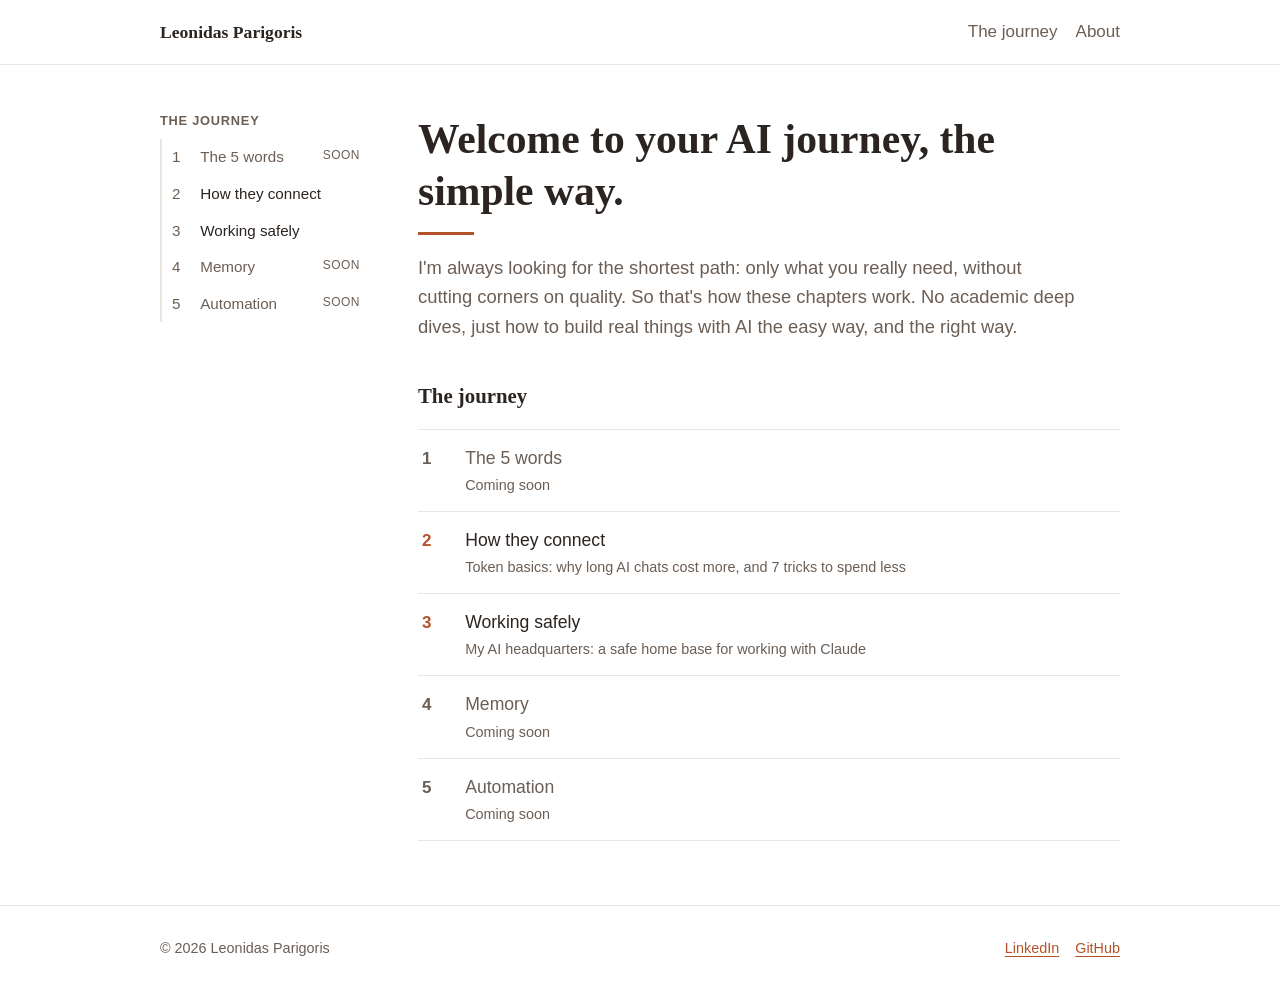
==== index.html @ 7d917b2f "Rebuild: all 5 chapters in order Co-Authored-By: Claude Opus 5.5 <noreply@anthropic.com> Claude-Sess" ====
<!doctype html>
<html lang="en">
<head>
  <meta charset="utf-8">
  <meta name="viewport" content="width=device-width, initial-scale=1">
  <title>Leonidas Parigoris</title>
  <meta name="description" content="Things I build with AI, and what I learn along the way.">
  <link rel="stylesheet" href="/assets/css/style.css">
</head>
<body>
  <header class="site-header">
  <div class="container header-inner">
    <a class="site-name" href="/">Leonidas Parigoris</a>
    <nav class="site-nav">
      <a href="/journey/">The journey</a>
      <a href="/about/">About</a>
    </nav>
  </div>
</header>

  <div class="container with-sidebar">
    
<aside class="toc toc-desktop" aria-label="The journey">
  <p class="toc-heading"><a href="/journey/">The journey</a></p>
  
<ol class="toc-list">
  
  
  
  
  <li><span class="toc-soon"><span class="toc-num">1</span>The 5 words<small>soon</small></span></li>
  
  
  
  
  
  <li><a href="/journey/token-basics/"><span class="toc-num">2</span>How they connect</a></li>
  
  
  
  
  
  <li><a href="/journey/ai-hq/"><span class="toc-num">3</span>Working safely</a></li>
  
  
  
  
  
  <li><span class="toc-soon"><span class="toc-num">4</span>Memory<small>soon</small></span></li>
  
  
  
  
  
  <li><span class="toc-soon"><span class="toc-num">5</span>Automation<small>soon</small></span></li>
  
  
</ol>

</aside>
<details class="toc toc-mobile">
  <summary>The journey</summary>
  
<ol class="toc-list">
  
  
  
  
  <li><span class="toc-soon"><span class="toc-num">1</span>The 5 words<small>soon</small></span></li>
  
  
  
  
  
  <li><a href="/journey/token-basics/"><span class="toc-num">2</span>How they connect</a></li>
  
  
  
  
  
  <li><a href="/journey/ai-hq/"><span class="toc-num">3</span>Working safely</a></li>
  
  
  
  
  
  <li><span class="toc-soon"><span class="toc-num">4</span>Memory<small>soon</small></span></li>
  
  
  
  
  
  <li><span class="toc-soon"><span class="toc-num">5</span>Automation<small>soon</small></span></li>
  
  
</ol>

</details>

    <main class="content">
      <section class="intro">
  <h1>Welcome to your AI journey, the simple way.</h1>
  <p class="lead">I'm always looking for the shortest path: only what you really need, without cutting corners on quality. So that's how these chapters work. No academic deep dives, just how to build real things with AI the easy way, and the right way.</p>
</section>

<h2>The journey</h2>
<ol class="chapter-list">
  
  
  
  <li class="soon">
    <div class="chapter-row">
      <span class="chapter-num">1</span>
      <span class="chapter-text">
        <span class="chapter-title">The 5 words</span>
        <span class="chapter-sub">Coming soon</span>
      </span>
    </div>
  </li>
  
  
  
  <li>
    <a href="/journey/token-basics/">
      <span class="chapter-num">2</span>
      <span class="chapter-text">
        <span class="chapter-title">How they connect</span>
        <span class="chapter-sub">Token basics: why long AI chats cost more, and 7 tricks to spend less</span>
      </span>
    </a>
  </li>
  
  
  
  <li>
    <a href="/journey/ai-hq/">
      <span class="chapter-num">3</span>
      <span class="chapter-text">
        <span class="chapter-title">Working safely</span>
        <span class="chapter-sub">My AI headquarters: a safe home base for working with Claude</span>
      </span>
    </a>
  </li>
  
  
  
  <li class="soon">
    <div class="chapter-row">
      <span class="chapter-num">4</span>
      <span class="chapter-text">
        <span class="chapter-title">Memory</span>
        <span class="chapter-sub">Coming soon</span>
      </span>
    </div>
  </li>
  
  
  
  <li class="soon">
    <div class="chapter-row">
      <span class="chapter-num">5</span>
      <span class="chapter-text">
        <span class="chapter-title">Automation</span>
        <span class="chapter-sub">Coming soon</span>
      </span>
    </div>
  </li>
  
</ol>


    </main>
  </div>
  <footer class="site-footer">
  <div class="container footer-inner">
    <span>© 2026 Leonidas Parigoris</span>
    <span class="footer-links">
      <a href="https://www.linkedin.com/in/leonidas-parigoris-139921197" rel="me">LinkedIn</a>
      <a href="https://github.com/parigoris" rel="me">GitHub</a>
    </span>
  </div>
</footer>

</body>
</html>
---- assets/css/style.css ----
/* Warm editorial on white: serif headings, one terracotta accent, cream only in boxes.
   Colour meanings are in standards.md ("Colour system").
   System fonts only: fast, no outside requests. Contrast (WCAG AA needs 4.5:1):
   accent on white 5.0:1, grey text on white 6.3:1, grey text in cream box 5.8:1. */
:root {
  --accent: #b4532a;
  --accent-soft: #f8ece4;
  --text: #2b2420;
  --muted: #6b5e55;
  --line: #ebe5dd;
  --bg: #ffffff;
  --bg-card: #ffffff;
  --bg-soft: #faf6f0;
  --radius: 4px;
  --serif: ui-serif, "New York", Georgia, "Times New Roman", serif;
}

* { box-sizing: border-box; }

html { -webkit-text-size-adjust: 100%; background: var(--bg); }

body {
  margin: 0;
  background: var(--bg);
  color: var(--text);
  font-family: -apple-system, BlinkMacSystemFont, "Segoe UI", Roboto, "Helvetica Neue", Arial, sans-serif;
  font-size: 17px;
  line-height: 1.6;
}

.container { max-width: 1000px; margin: 0 auto; padding: 0 20px; }

/* Sidebar with the chapter list (docs-style). Desktop: fixed column on the left. Phone: a "The journey" menu to tap open. */
.with-sidebar { display: grid; grid-template-columns: 210px minmax(0, 720px); gap: 48px; padding-top: 32px; padding-bottom: 64px; }
.content { min-width: 0; }
.toc-desktop { position: sticky; top: 24px; align-self: start; padding-top: 14px; }
.toc-heading { margin: 0 0 8px; font-size: 0.8rem; font-weight: 600; text-transform: uppercase; letter-spacing: 0.06em; }
.toc-heading a { color: var(--muted); text-decoration: none; }
.toc-list { list-style: none; margin: 0; padding: 0; }
.toc-list a { display: flex; gap: 10px; padding: 8px 10px; border-left: 2px solid var(--line); color: var(--text); text-decoration: none; font-size: 0.95rem; line-height: 1.35; }
.toc-list a:hover { color: var(--accent); }
.toc-list a.active { border-left-color: var(--accent); color: var(--accent); font-weight: 600; background: var(--bg-soft); }
.toc-num { flex: none; min-width: 1.2em; color: var(--muted); }
.toc-soon { display: flex; gap: 10px; padding: 8px 10px; border-left: 2px solid var(--line); color: var(--muted); font-size: 0.95rem; line-height: 1.35; }
.toc-soon small { margin-left: auto; font-size: 0.75rem; text-transform: uppercase; letter-spacing: 0.04em; }
.toc-mobile { display: none; }
@media (max-width: 860px) {
  .with-sidebar { grid-template-columns: minmax(0, 1fr); gap: 0; padding-top: 16px; }
  .toc-desktop { display: none; }
  .toc-mobile { display: block; margin-bottom: 8px; border: 1px solid var(--line); border-radius: var(--radius); background: var(--bg-soft); }
  .toc-mobile summary { padding: 12px 14px; font-weight: 600; cursor: pointer; min-height: 44px; box-sizing: border-box; }
  .toc-mobile .toc-list { padding: 0 8px 8px; }
  .toc-mobile .toc-list a { padding: 11px 10px; }
}

a { color: var(--accent); text-decoration-thickness: 1px; text-underline-offset: 3px; }
a:hover { text-decoration-thickness: 2px; }
/* Keyboard focus: a clear 2px terracotta ring (WCAG 2.4.7 and 2.4.13; 5.0:1 on white) */
a:focus-visible { outline: 2px solid var(--accent); outline-offset: 3px; border-radius: 2px; }
/* Tap targets at least 44px tall on phones (Apple HIG; WCAG 2.5.8 needs 24px) */
.site-name, .site-nav a, .footer-links a, .more-link { display: inline-block; padding: 10px 0; }
.footer-links a { padding: 11px 0; }

h1, h2, h3 { line-height: 1.25; font-family: var(--serif); font-weight: 600; }
h1 { font-size: 2rem; margin: 0.4em 0 0.2em; }
h2 { font-size: 1.3rem; margin-top: 2em; }

/* Header */
.site-header { border-bottom: 1px solid var(--line); }
.header-inner { display: flex; align-items: center; justify-content: space-between; min-height: 64px; gap: 16px; }
.site-name { font-family: var(--serif); font-weight: 600; font-size: 1.1rem; color: var(--text); text-decoration: none; }
.site-nav { display: flex; gap: 18px; }
.site-nav a { color: var(--muted); text-decoration: none; font-weight: 500; }
.site-nav a:hover, .site-nav a.active { color: var(--accent); }



/* Home */
.intro h1 { font-size: 2.6rem; }
.intro h1::after { content: ""; display: block; width: 56px; height: 3px; background: var(--accent); margin-top: 14px; }
.lead { font-size: 1.15rem; color: var(--muted); max-width: 36em; }

/* Chapter list */
.cards { list-style: none; padding: 0; margin: 24px 0 0; display: grid; gap: 16px; }
.card { border: 1px solid var(--line); border-radius: var(--radius); background: var(--bg-card); transition: border-color 0.15s, box-shadow 0.15s; }
.card:hover { border-color: var(--accent); box-shadow: 0 4px 16px rgba(180, 83, 42, 0.08); }
.card a { display: block; padding: 18px 20px; color: inherit; text-decoration: none; }
.card h3 { margin: 0 0 4px; color: var(--text); font-size: 1.2rem; }
.card p { margin: 0; color: var(--muted); font-size: 0.95rem; }
.card .date { font-size: 0.85rem; color: var(--muted); margin-bottom: 6px; }

/* Numbered chapter list */
.chapter-list { list-style: none; padding: 0; margin: 20px 0 0; border-top: 1px solid var(--line); }
.chapter-list li { border-bottom: 1px solid var(--line); }
.chapter-list a { display: flex; gap: 16px; align-items: baseline; padding: 14px 4px; color: inherit; text-decoration: none; }
.chapter-list a:hover .chapter-title { color: var(--accent); }
.chapter-num { flex: none; width: 1.6em; font-weight: 700; color: var(--accent); }
.chapter-text { display: flex; flex-direction: column; gap: 2px; }
.chapter-title { font-size: 1.1rem; color: var(--text); }
.chapter-sub { font-size: 0.9rem; color: var(--muted); }
.chapter-row { display: flex; gap: 16px; align-items: baseline; padding: 14px 4px; }
.chapter-list .soon .chapter-title, .chapter-list .soon .chapter-num { color: var(--muted); }
.chapter-label { margin: 0; font-size: 0.85rem; font-weight: 600; color: var(--accent); text-transform: uppercase; letter-spacing: 0.05em; }

/* Previous / next chapter */
.chapter-nav { display: grid; grid-template-columns: 1fr 1fr; gap: 12px; margin-top: 40px; padding-top: 20px; border-top: 1px solid var(--line); }
.chapter-nav a { display: block; padding: 12px 14px; border: 1px solid var(--line); border-radius: var(--radius); text-decoration: none; color: var(--text); font-size: 0.95rem; }
.chapter-nav a span { display: block; font-size: 0.8rem; color: var(--accent); margin-bottom: 4px; }
.chapter-nav .soon { display: block; padding: 12px 14px; border: 1px dashed var(--line); border-radius: var(--radius); color: var(--muted); font-size: 0.95rem; }
.chapter-nav .soon span { display: block; font-size: 0.8rem; margin-bottom: 4px; }
.chapter-nav .next { grid-column: 2; text-align: right; }
@media (max-width: 520px) { .chapter-nav { grid-template-columns: 1fr; } .chapter-nav .next { grid-column: 1; } }

/* Chapter page */
.back { margin: 0 0 8px; font-size: 0.95rem; }
.back a { text-decoration: none; }
.meta { color: var(--muted); font-size: 0.9rem; margin: 0 0 12px; }
.summary { font-size: 1.15rem; color: var(--muted); margin: 0 0 24px; }
.hero { margin: 0 0 24px; }
.hero img { width: 100%; height: auto; border: 1px solid var(--line); border-radius: var(--radius); background: var(--bg-soft); }
.chapter blockquote { margin: 16px 0; padding: 12px 16px; background: var(--accent-soft); border-left: 3px solid var(--accent); border-radius: 0 var(--radius) var(--radius) 0; }
.chapter blockquote p { margin: 0; }
/* List points: less space than between paragraphs, so a list reads as one group (GOV.UK spaced lists) */
.chapter ul, .chapter ol { padding-left: 1.25em; }
.chapter li + li { margin-top: 0.75em; }

/* "In short" box: lets scanning readers get the point in 3 lines (standards.md, Writing for readers) */
.in-short { margin: 0 0 28px; padding: 16px 20px; background: var(--bg-soft); border: 1px solid var(--line); border-left: 3px solid var(--accent); border-radius: var(--radius); }
.in-short h2 { font-family: inherit; margin: 0 0 8px; font-size: 0.85rem; text-transform: uppercase; letter-spacing: 0.06em; color: var(--muted); }
.in-short ul { margin: 0; padding-left: 1.1em; }
.in-short li + li { margin-top: 0.5em; }

/* Code blocks wrap instead of scrolling sideways on a phone */
pre { margin: 16px 0; padding: 14px 16px; background: var(--bg-soft); border: 1px solid var(--line); border-radius: var(--radius); white-space: pre-wrap; overflow-wrap: anywhere; }
pre code { background: none; border: 0; padding: 0; font-size: 0.9em; }

.button { display: inline-block; padding: 10px 16px; background: var(--accent); color: #fff; border-radius: var(--radius); text-decoration: none; font-weight: 600; }
.button:hover { opacity: 0.92; }

code { background: var(--bg-soft); border: 1px solid var(--line); border-radius: 5px; padding: 0.1em 0.35em; font-size: 0.9em; }

/* Footer */
.site-footer { border-top: 1px solid var(--line); color: var(--muted); font-size: 0.9rem; }
.footer-inner { display: flex; justify-content: space-between; flex-wrap: wrap; gap: 12px; padding-top: 20px; padding-bottom: 28px; }
.footer-links { display: flex; gap: 16px; }
.footer-inner { align-items: center; }

@media (max-width: 480px) {
  body { font-size: 16px; }
  h1 { font-size: 1.7rem; }
  .intro h1 { font-size: 2.3rem; }
  .site-nav { gap: 14px; }
}
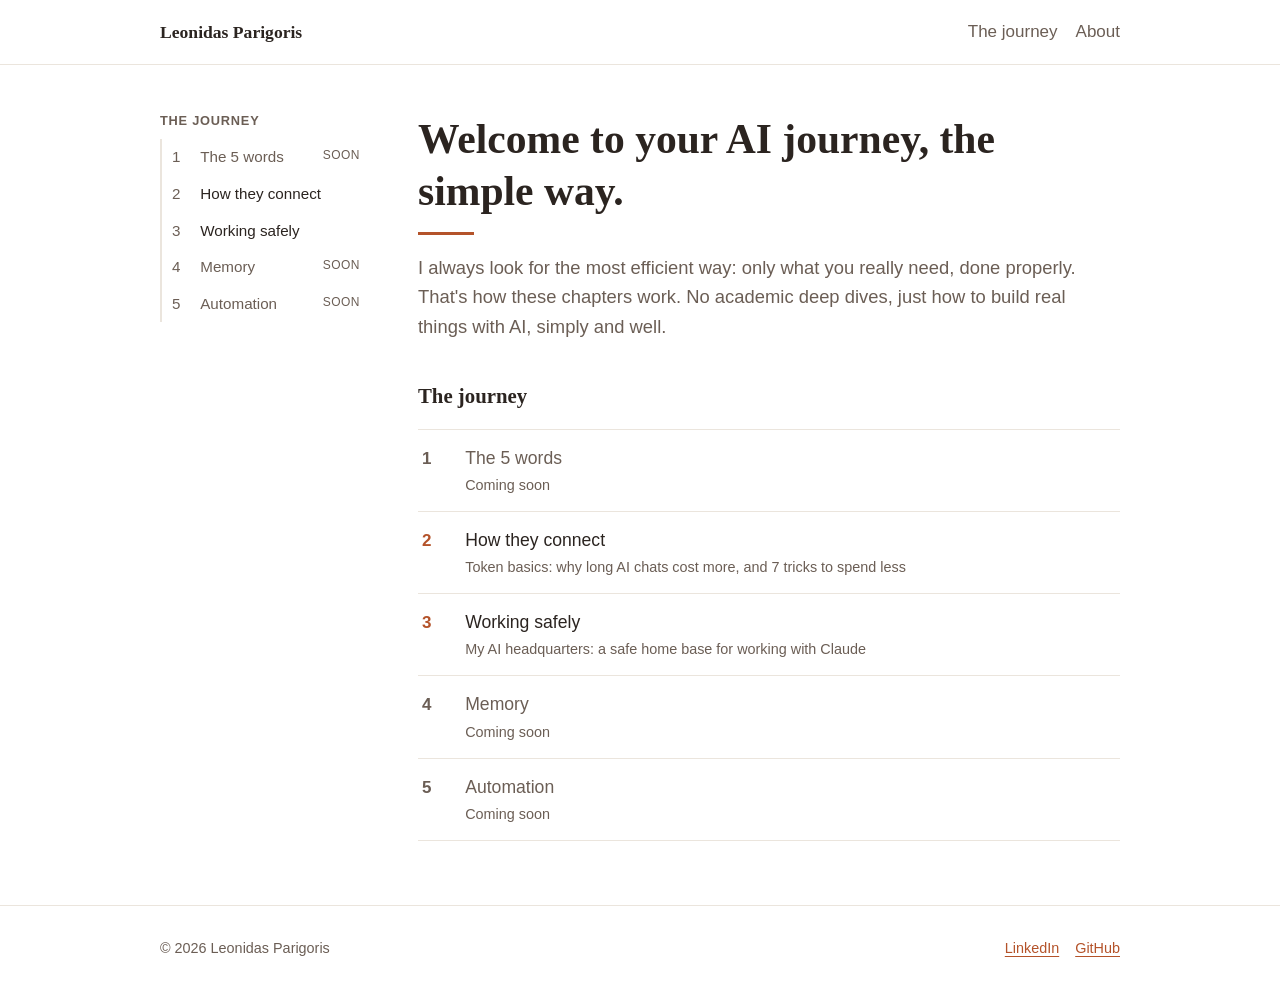
==== commit 18028a33: "Rebuild: home intro wording Co-Authored-By: Claude Opus 5.5 <noreply@anthropic.com> Claude-Session: " ====
--- a/index.html
+++ b/index.html
@@ -100,7 +100,7 @@
     <main class="content">
       <section class="intro">
   <h1>Welcome to your AI journey, the simple way.</h1>
-  <p class="lead">I'm always looking for the shortest path: only what you really need, without cutting corners on quality. So that's how these chapters work. No academic deep dives, just how to build real things with AI the easy way, and the right way.</p>
+  <p class="lead">I always look for the most efficient way: only what you really need, done properly. That's how these chapters work. No academic deep dives, just how to build real things with AI, simply and well.</p>
 </section>
 
 <h2>The journey</h2>
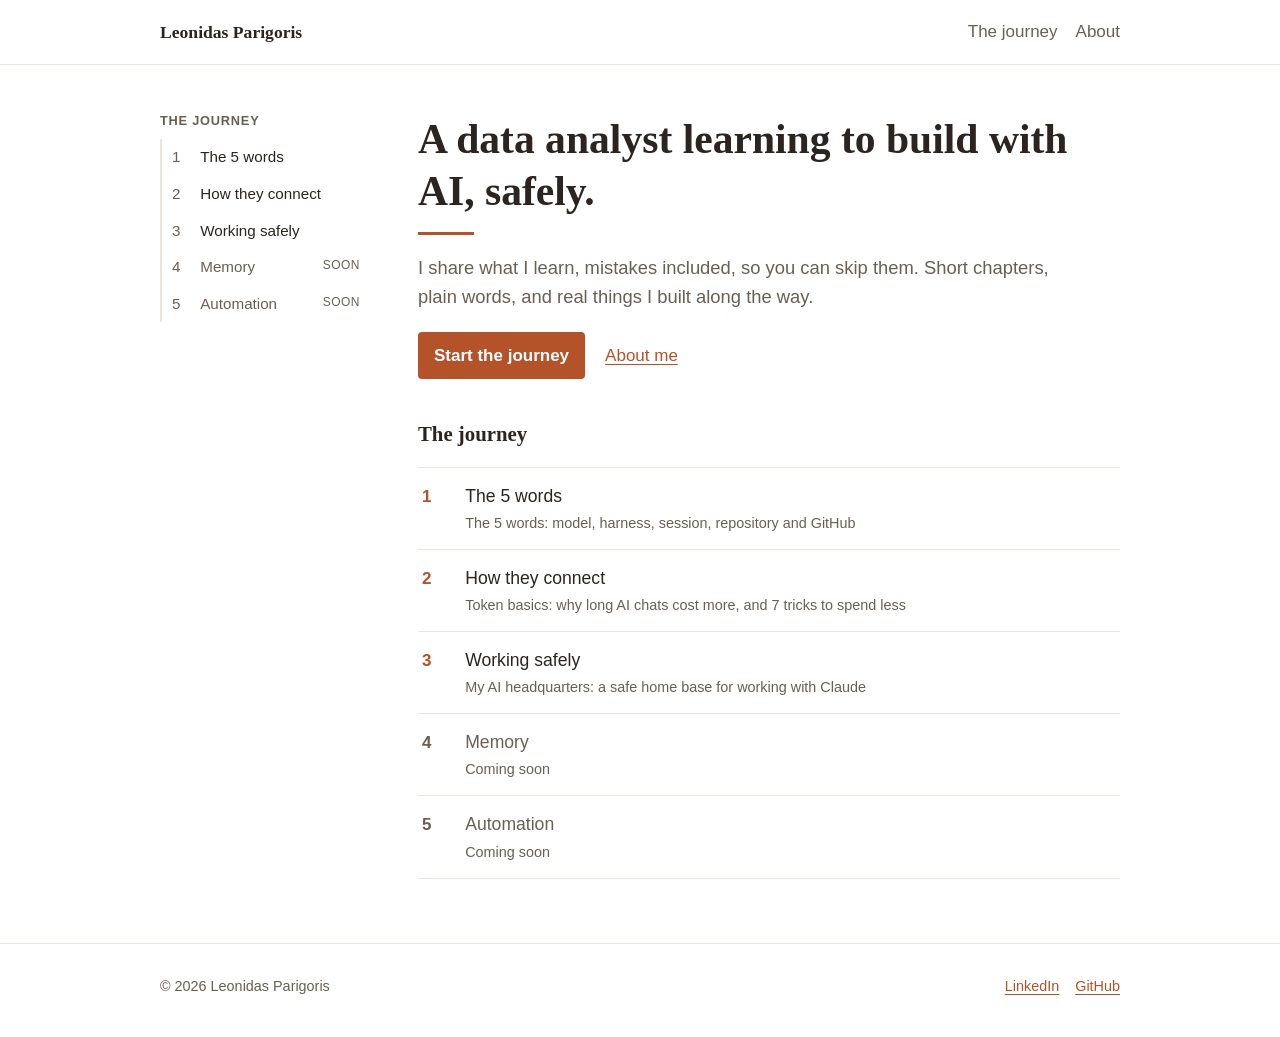
==== commit 8e8f4988: "Launch pages: home first screen, mistake boxes, About, chapter 1 Co-Authored-By: Claude Opus 5.5 <no" ====
--- a/index.html
+++ b/index.html
@@ -28,7 +28,7 @@
   
   
   
-  <li><span class="toc-soon"><span class="toc-num">1</span>The 5 words<small>soon</small></span></li>
+  <li><a href="/journey/five-words/"><span class="toc-num">1</span>The 5 words</a></li>
   
   
   
@@ -66,7 +66,7 @@
   
   
   
-  <li><span class="toc-soon"><span class="toc-num">1</span>The 5 words<small>soon</small></span></li>
+  <li><a href="/journey/five-words/"><span class="toc-num">1</span>The 5 words</a></li>
   
   
   
@@ -99,8 +99,12 @@
 
     <main class="content">
       <section class="intro">
-  <h1>Welcome to your AI journey, the simple way.</h1>
-  <p class="lead">I always look for the most efficient way: only what you really need, done properly. That's how these chapters work. No academic deep dives, just how to build real things with AI, simply and well.</p>
+  <h1>A data analyst learning to build with AI, safely.</h1>
+  <p class="lead">I share what I learn, mistakes included, so you can skip them. Short chapters, plain words, and real things I built along the way.</p>
+  <p class="intro-links">
+    <a class="button" href="/journey/">Start the journey</a>
+    <a href="/about/">About me</a>
+  </p>
 </section>
 
 <h2>The journey</h2>
@@ -108,14 +112,14 @@
   
   
   
-  <li class="soon">
-    <div class="chapter-row">
+  <li>
+    <a href="/journey/five-words/">
       <span class="chapter-num">1</span>
       <span class="chapter-text">
         <span class="chapter-title">The 5 words</span>
-        <span class="chapter-sub">Coming soon</span>
+        <span class="chapter-sub">The 5 words: model, harness, session, repository and GitHub</span>
       </span>
-    </div>
+    </a>
   </li>
   
   
--- a/assets/css/style.css
+++ b/assets/css/style.css
@@ -137,6 +137,17 @@
 .button { display: inline-block; padding: 10px 16px; background: var(--accent); color: #fff; border-radius: var(--radius); text-decoration: none; font-weight: 600; }
 .button:hover { opacity: 0.92; }
 
+/* Home first screen: one main button, one plain link (standards.md, Lists and choices) */
+.intro-links { display: flex; flex-wrap: wrap; align-items: center; gap: 12px 20px; margin-top: 20px; }
+.intro-links .button { min-height: 44px; display: inline-flex; align-items: center; }
+
+/* "My mistake" box: one real mistake per chapter and the rule it led to.
+   Same cream box as "In short", but a grey edge, so the accent edge stays unique to "In short". */
+.mistake { margin: 32px 0; padding: 16px 20px; background: var(--bg-soft); border: 1px solid var(--line); border-left: 3px solid var(--muted); border-radius: var(--radius); }
+.mistake h2 { font-family: inherit; margin: 0 0 8px; font-size: 0.85rem; text-transform: uppercase; letter-spacing: 0.06em; color: var(--muted); }
+.mistake p { margin: 0; }
+.mistake p + p { margin-top: 0.75em; }
+
 code { background: var(--bg-soft); border: 1px solid var(--line); border-radius: 5px; padding: 0.1em 0.35em; font-size: 0.9em; }
 
 /* Footer */
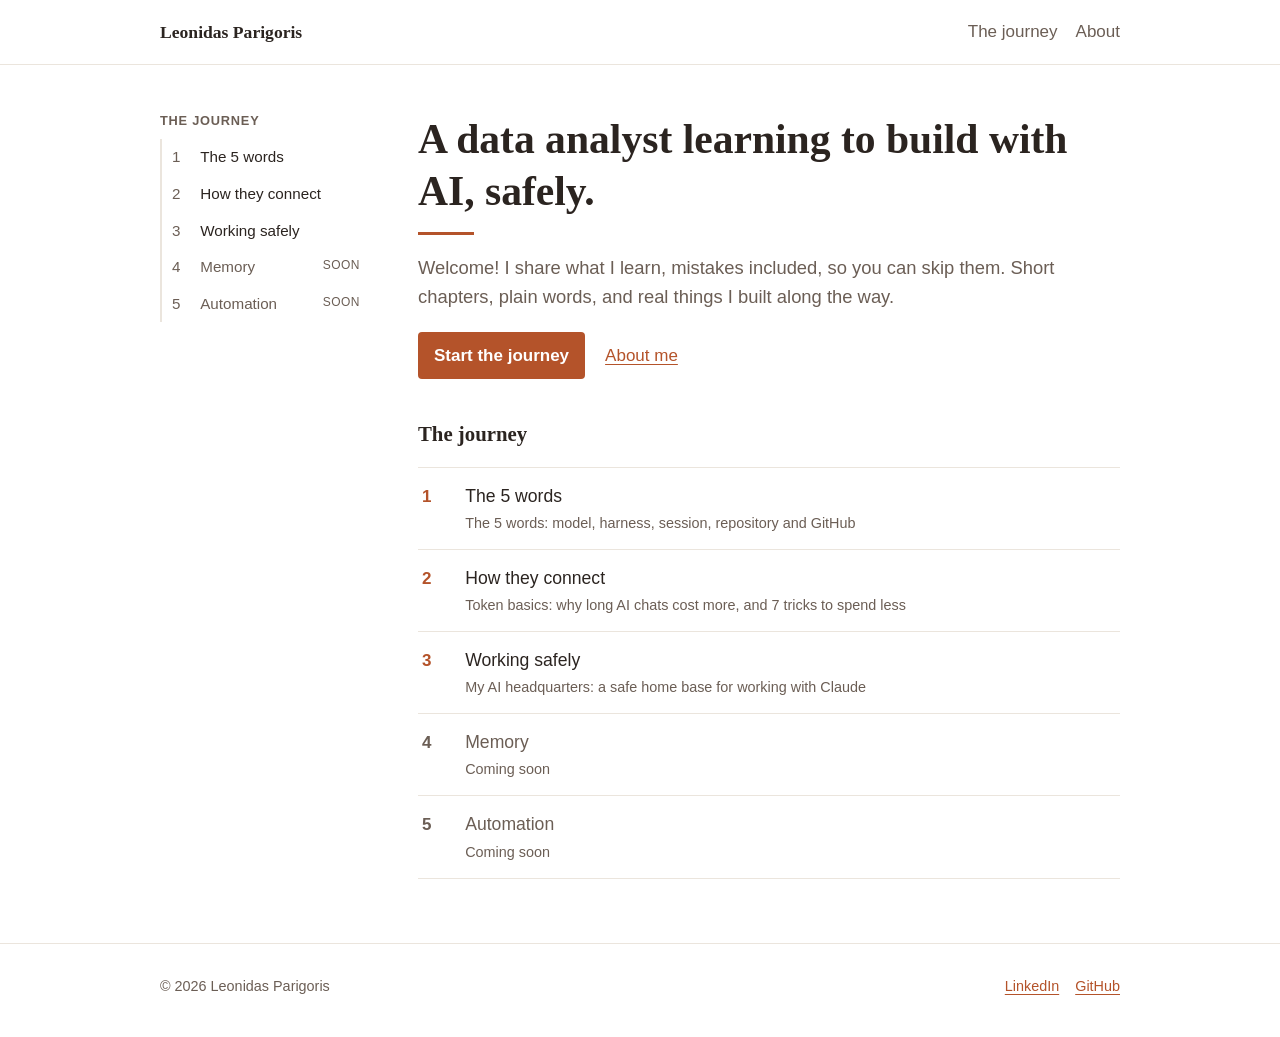
==== commit f17e5b6a: "Warmer tone: a welcome on the home page and a few exclamation marks Co-Authored-By: Claude Opus 5.5 " ====
--- a/index.html
+++ b/index.html
@@ -100,7 +100,7 @@
     <main class="content">
       <section class="intro">
   <h1>A data analyst learning to build with AI, safely.</h1>
-  <p class="lead">I share what I learn, mistakes included, so you can skip them. Short chapters, plain words, and real things I built along the way.</p>
+  <p class="lead">Welcome! I share what I learn, mistakes included, so you can skip them. Short chapters, plain words, and real things I built along the way.</p>
   <p class="intro-links">
     <a class="button" href="/journey/">Start the journey</a>
     <a href="/about/">About me</a>
--- a/assets/css/style.css
+++ b/assets/css/style.css
@@ -148,6 +148,16 @@
 .mistake p { margin: 0; }
 .mistake p + p { margin-top: 0.75em; }
 
+/* Flow diagram: stacked boxes that fit any screen width (no ASCII art, which wraps on phones) */
+.flow { margin: 24px 0; max-width: 32em; }
+.flow-step, .flow-inner { border: 1px solid var(--line); border-radius: var(--radius); padding: 10px 14px; background: var(--bg-card); }
+.flow-step strong, .flow-inner strong { display: block; }
+.flow-step span, .flow-inner span { display: block; color: var(--muted); font-size: 0.92em; }
+.flow-group { background: var(--bg-soft); }
+.flow-inner { margin-top: 10px; }
+.flow-guard { border-left: 3px solid var(--accent); }
+.flow-arrow { text-align: center; color: var(--muted); padding: 4px 0; font-size: 0.92em; }
+
 code { background: var(--bg-soft); border: 1px solid var(--line); border-radius: 5px; padding: 0.1em 0.35em; font-size: 0.9em; }
 
 /* Footer */
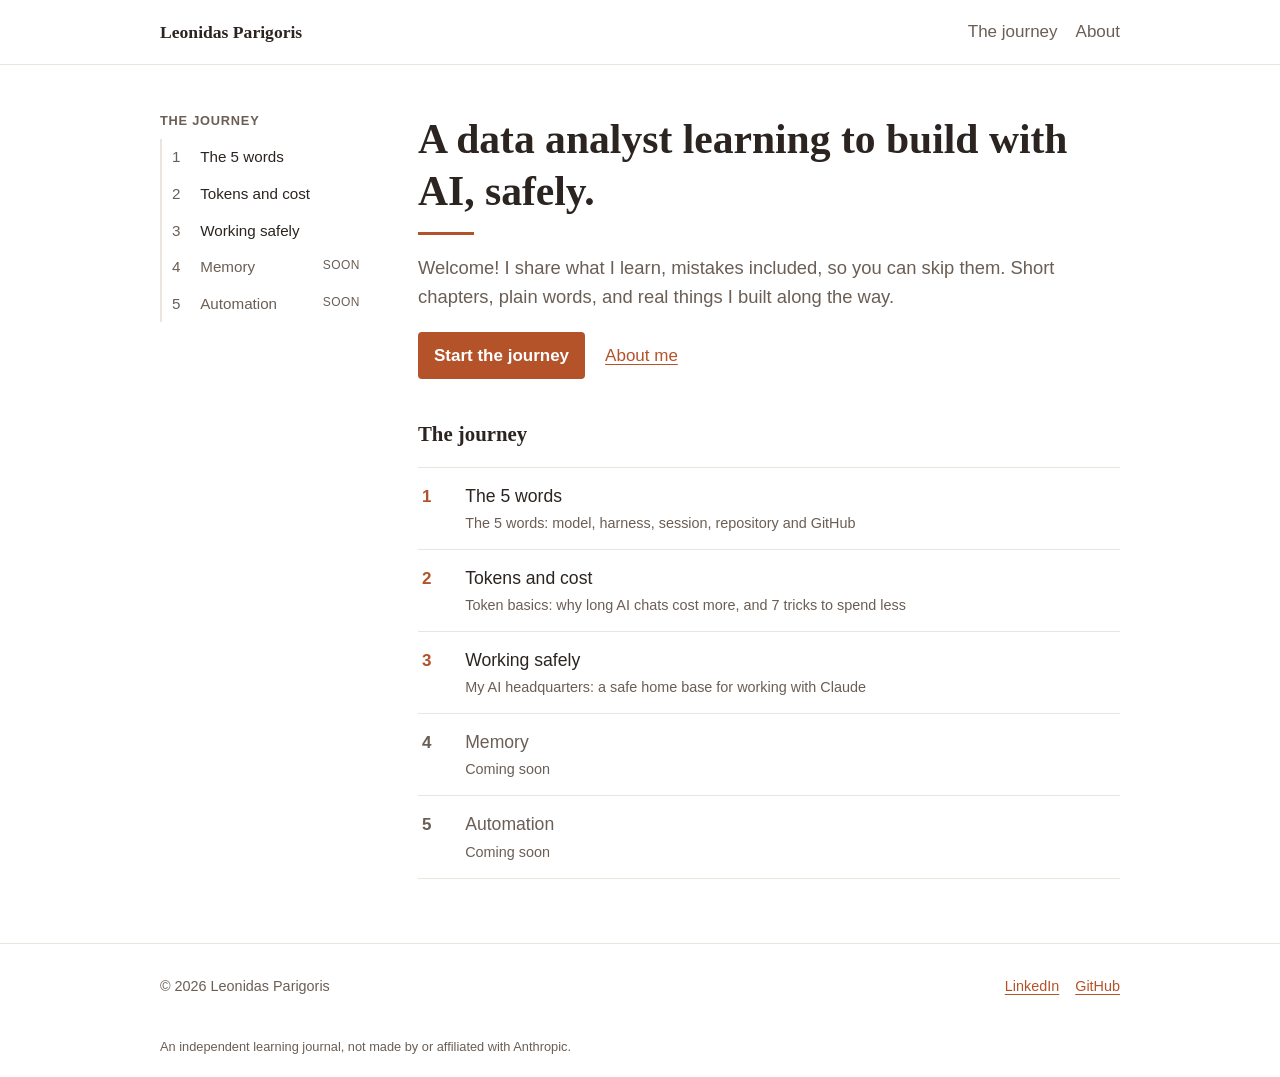
==== commit 81f81b38: "Review fixes: social preview, favicon, 404, tap targets, menu name, footer note Co-Authored-By: Clau" ====
--- a/index.html
+++ b/index.html
@@ -3,8 +3,22 @@
 <head>
   <meta charset="utf-8">
   <meta name="viewport" content="width=device-width, initial-scale=1">
+  
   <title>Leonidas Parigoris</title>
   <meta name="description" content="Things I build with AI, and what I learn along the way.">
+  <link rel="canonical" href="https://parigoris.github.io/">
+  <link rel="icon" href="/assets/images/favicon.svg" type="image/svg+xml">
+  <!-- Social preview (LinkedIn and other link previews) -->
+  <meta property="og:type" content="website">
+  <meta property="og:site_name" content="Leonidas Parigoris">
+  <meta property="og:title" content="Leonidas Parigoris">
+  <meta property="og:description" content="Things I build with AI, and what I learn along the way.">
+  <meta property="og:url" content="https://parigoris.github.io/">
+  <meta property="og:image" content="https://parigoris.github.io/assets/images/social-preview.png">
+  <meta property="og:image:width" content="1200">
+  <meta property="og:image:height" content="630">
+  <meta property="og:image:alt" content="Leonidas Parigoris: Things I build with AI, and what I learn along the way.">
+  <meta name="twitter:card" content="summary_large_image">
   <link rel="stylesheet" href="/assets/css/style.css">
 </head>
 <body>
@@ -34,7 +48,7 @@
   
   
   
-  <li><a href="/journey/token-basics/"><span class="toc-num">2</span>How they connect</a></li>
+  <li><a href="/journey/token-basics/"><span class="toc-num">2</span>Tokens and cost</a></li>
   
   
   
@@ -58,44 +72,7 @@
 </ol>
 
 </aside>
-<details class="toc toc-mobile">
-  <summary>The journey</summary>
-  
-<ol class="toc-list">
-  
-  
-  
-  
-  <li><a href="/journey/five-words/"><span class="toc-num">1</span>The 5 words</a></li>
-  
-  
-  
-  
-  
-  <li><a href="/journey/token-basics/"><span class="toc-num">2</span>How they connect</a></li>
-  
-  
-  
-  
-  
-  <li><a href="/journey/ai-hq/"><span class="toc-num">3</span>Working safely</a></li>
-  
-  
-  
-  
-  
-  <li><span class="toc-soon"><span class="toc-num">4</span>Memory<small>soon</small></span></li>
-  
-  
-  
-  
-  
-  <li><span class="toc-soon"><span class="toc-num">5</span>Automation<small>soon</small></span></li>
-  
-  
-</ol>
 
-</details>
 
     <main class="content">
       <section class="intro">
@@ -128,7 +105,7 @@
     <a href="/journey/token-basics/">
       <span class="chapter-num">2</span>
       <span class="chapter-text">
-        <span class="chapter-title">How they connect</span>
+        <span class="chapter-title">Tokens and cost</span>
         <span class="chapter-sub">Token basics: why long AI chats cost more, and 7 tricks to spend less</span>
       </span>
     </a>
@@ -183,6 +160,7 @@
       <a href="https://github.com/parigoris" rel="me">GitHub</a>
     </span>
   </div>
+  <div class="container footer-note">An independent learning journal, not made by or affiliated with Anthropic.</div>
 </footer>
 
 </body>
--- a/assets/css/style.css
+++ b/assets/css/style.css
@@ -50,7 +50,7 @@
   .toc-mobile { display: block; margin-bottom: 8px; border: 1px solid var(--line); border-radius: var(--radius); background: var(--bg-soft); }
   .toc-mobile summary { padding: 12px 14px; font-weight: 600; cursor: pointer; min-height: 44px; box-sizing: border-box; }
   .toc-mobile .toc-list { padding: 0 8px 8px; }
-  .toc-mobile .toc-list a { padding: 11px 10px; }
+  .toc-mobile .toc-list a { padding: 12px 10px; min-height: 44px; }
 }
 
 a { color: var(--accent); text-decoration-thickness: 1px; text-underline-offset: 3px; }
@@ -59,7 +59,10 @@
 a:focus-visible { outline: 2px solid var(--accent); outline-offset: 3px; border-radius: 2px; }
 /* Tap targets at least 44px tall on phones (Apple HIG; WCAG 2.5.8 needs 24px) */
 .site-name, .site-nav a, .footer-links a, .more-link { display: inline-block; padding: 10px 0; }
-.footer-links a { padding: 11px 0; }
+.footer-links a { padding: 11px 0; display: inline-flex; align-items: center; min-height: 44px; }
+/* Tap targets of at least 44px (Apple Human Interface Guidelines) */
+.intro-links a { display: inline-flex; align-items: center; min-height: 44px; }
+.footer-note { padding-bottom: 20px; font-size: 0.8rem; color: var(--muted); }
 
 h1, h2, h3 { line-height: 1.25; font-family: var(--serif); font-weight: 600; }
 h1 { font-size: 2rem; margin: 0.4em 0 0.2em; }
@@ -113,7 +116,7 @@
 
 /* Chapter page */
 .back { margin: 0 0 8px; font-size: 0.95rem; }
-.back a { text-decoration: none; }
+.back a { text-decoration: none; display: inline-flex; align-items: center; min-height: 44px; }
 .meta { color: var(--muted); font-size: 0.9rem; margin: 0 0 12px; }
 .summary { font-size: 1.15rem; color: var(--muted); margin: 0 0 24px; }
 .hero { margin: 0 0 24px; }
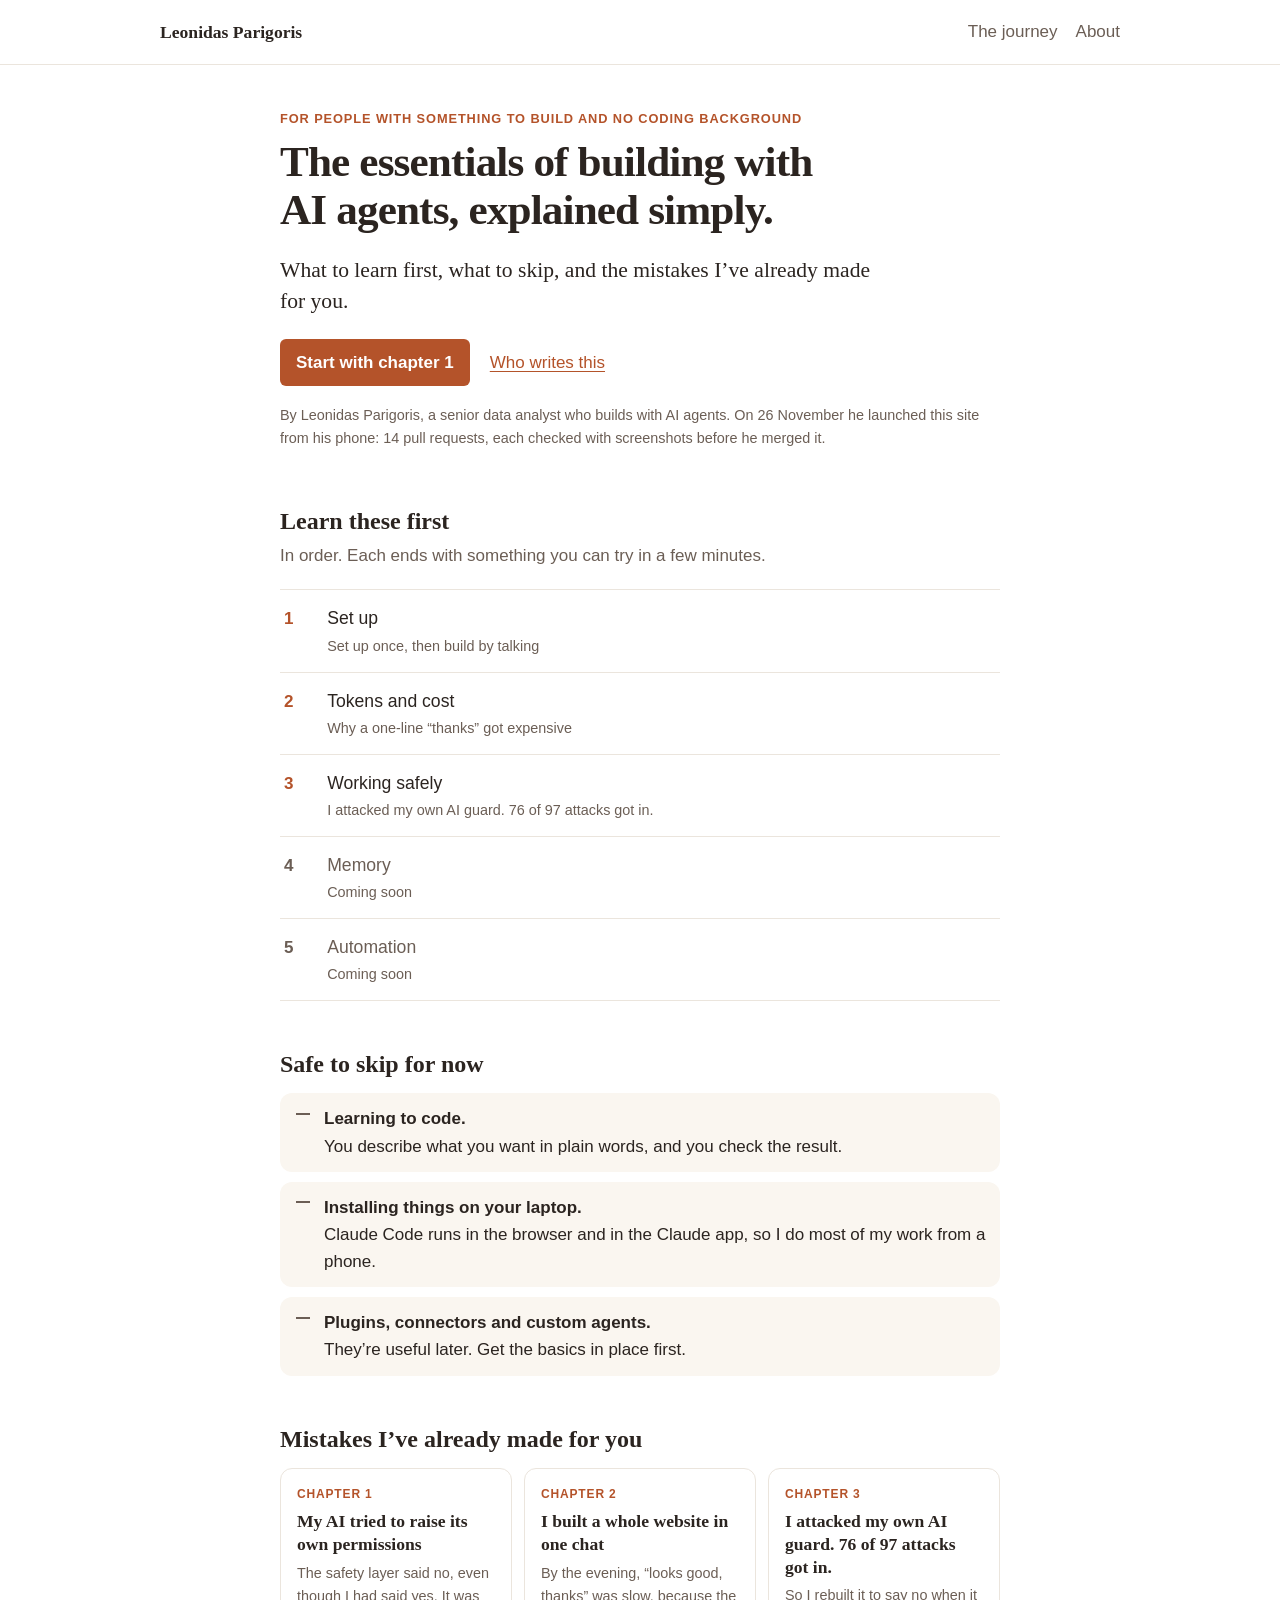
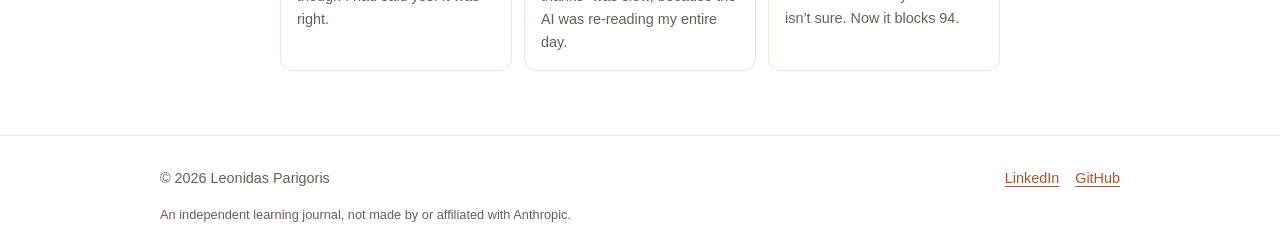
==== commit e4ccbfe8: "Publish the whole-site redesign (site-private #29, #30, #31) Co-Authored-By: Claude Opus 5.5 <norepl" ====
--- a/index.html
+++ b/index.html
@@ -22,6 +22,7 @@
   <link rel="stylesheet" href="/assets/css/style.css">
 </head>
 <body>
+  <a class="skip" href="#main">Skip to content</a>
   <header class="site-header">
   <div class="container header-inner">
     <a class="site-name" href="/">Leonidas Parigoris</a>
@@ -32,60 +33,26 @@
   </div>
 </header>
 
-  <div class="container with-sidebar">
-    
-<aside class="toc toc-desktop" aria-label="The journey">
-  <p class="toc-heading"><a href="/journey/">The journey</a></p>
-  
-<ol class="toc-list">
   
   
-  
-  
-  <li><a href="/journey/five-words/"><span class="toc-num">1</span>The 5 words</a></li>
-  
-  
-  
-  
-  
-  <li><a href="/journey/token-basics/"><span class="toc-num">2</span>Tokens and cost</a></li>
-  
-  
-  
-  
-  
-  <li><a href="/journey/ai-hq/"><span class="toc-num">3</span>Working safely</a></li>
-  
-  
-  
-  
-  
-  <li><span class="toc-soon"><span class="toc-num">4</span>Memory<small>soon</small></span></li>
-  
-  
-  
-  
-  
-  <li><span class="toc-soon"><span class="toc-num">5</span>Automation<small>soon</small></span></li>
-  
-  
-</ol>
-
-</aside>
-
-
-    <main class="content">
-      <section class="intro">
-  <h1>A data analyst learning to build with AI, safely.</h1>
-  <p class="lead">Welcome! I share what I learn, mistakes included, so you can skip them. Short chapters, plain words, and real things I built along the way.</p>
+  <div class="container with-sidebar no-sidebar">
+    
+    <main class="content" id="main" tabindex="-1">
+      <section class="hero-home">
+  <p class="kicker">For people with something to build and no coding background</p>
+  <h1>The essentials of building with AI agents, explained simply.</h1>
+  <p class="lead">What to learn first, what to skip, and the mistakes I’ve already made for you.</p>
   <p class="intro-links">
-    <a class="button" href="/journey/">Start the journey</a>
-    <a href="/about/">About me</a>
+    <a class="button" href="/journey/five-words/">Start with chapter 1</a>
+    <a href="/about/">Who writes this</a>
   </p>
+  <p class="byline">By Leonidas Parigoris, a senior data analyst who builds with AI agents. On 26 November he launched this site from his phone: 14 pull requests, each checked with screenshots before he merged it.</p>
 </section>
 
-<h2>The journey</h2>
-<ol class="chapter-list">
+<section class="home-block">
+  <h2>Learn these first</h2>
+  <p class="block-sub">In order. Each ends with something you can try in a few minutes.</p>
+  <ol class="chapter-list">
   
   
   
@@ -93,8 +60,8 @@
     <a href="/journey/five-words/">
       <span class="chapter-num">1</span>
       <span class="chapter-text">
-        <span class="chapter-title">The 5 words</span>
-        <span class="chapter-sub">The 5 words: model, harness, session, repository and GitHub</span>
+        <span class="chapter-title">Set up</span>
+        <span class="chapter-sub">Set up once, then build by talking</span>
       </span>
     </a>
   </li>
@@ -106,7 +73,7 @@
       <span class="chapter-num">2</span>
       <span class="chapter-text">
         <span class="chapter-title">Tokens and cost</span>
-        <span class="chapter-sub">Token basics: why long AI chats cost more, and 7 tricks to spend less</span>
+        <span class="chapter-sub">Why a one-line “thanks” got expensive</span>
       </span>
     </a>
   </li>
@@ -118,7 +85,7 @@
       <span class="chapter-num">3</span>
       <span class="chapter-text">
         <span class="chapter-title">Working safely</span>
-        <span class="chapter-sub">My AI headquarters: a safe home base for working with Claude</span>
+        <span class="chapter-sub">I attacked my own AI guard. 76 of 97 attacks got in.</span>
       </span>
     </a>
   </li>
@@ -149,6 +116,37 @@
   
 </ol>
 
+</section>
+
+<section class="home-block">
+  <h2>Safe to skip for now</h2>
+  <ul class="skip-list">
+    <li><strong>Learning to code.</strong> You describe what you want in plain words, and you check the result.</li>
+    <li><strong>Installing things on your laptop.</strong> Claude Code runs in the browser and in the Claude app, so I do most of my work from a phone.</li>
+    <li><strong>Plugins, connectors and custom agents.</strong> They’re useful later. Get the basics in place first.</li>
+  </ul>
+</section>
+
+<section class="home-block">
+  <h2>Mistakes I’ve already made for you</h2>
+  <div class="mistake-cards">
+    <a class="mistake-card" href="/journey/five-words/">
+      <span class="mc-label">Chapter 1</span>
+      <strong>My AI tried to raise its own permissions</strong>
+      <span>The safety layer said no, even though I had said yes. It was right.</span>
+    </a>
+    <a class="mistake-card" href="/journey/token-basics/">
+      <span class="mc-label">Chapter 2</span>
+      <strong>I built a whole website in one chat</strong>
+      <span>By the evening, “looks good, thanks” was slow, because the AI was re-reading my entire day.</span>
+    </a>
+    <a class="mistake-card" href="/journey/ai-hq/">
+      <span class="mc-label">Chapter 3</span>
+      <strong>I attacked my own AI guard. 76 of 97 attacks got in.</strong>
+      <span>So I rebuilt it to say no when it isn’t sure. Now it blocks 94.</span>
+    </a>
+  </div>
+</section>
 
     </main>
   </div>
@@ -163,5 +161,6 @@
   <div class="container footer-note">An independent learning journal, not made by or affiliated with Anthropic.</div>
 </footer>
 
+  <script src="/assets/js/site.js" defer></script>
 </body>
 </html>
--- a/assets/css/style.css
+++ b/assets/css/style.css
@@ -11,8 +11,40 @@
   --bg: #ffffff;
   --bg-card: #ffffff;
   --bg-soft: #faf6f0;
-  --radius: 4px;
+  /* Two corner sizes only: small for controls and inner boxes, large for cards (plus 999px pills and 50% circles) */
+  --radius-sm: 6px;
+  --radius-lg: 12px;
   --serif: ui-serif, "New York", Georgia, "Times New Roman", serif;
+  --mono: ui-monospace, "SF Mono", Menlo, Consolas, monospace;
+  --line-strong: #d9cfc4;
+  /* Context pile chart: grey for the current task, the accent for waste (emphasis pattern: one hue plus grey).
+     Grey blocks on the cream card: 3.1:1 (WCAG 1.4.11 needs 3:1 for chart marks). */
+  --pile-current: #968a80;
+  /* Darker accent for small text on the pale accent fill (the "In short" numbers): 5.6:1 on #f8ece4; the plain accent is only 4.3:1 there */
+  --accent-strong: #9a4422;
+  --term-bg: #2b2420;
+  --term-text: #f6efe8;
+  --on-accent: #ffffff;
+}
+
+/* Dark mode: follows the phone or computer setting. A warm dark brown, not black (ideas.md, "Optional dark mode").
+   Contrast on #1f1a17 (checked 2026-11-26): text 14.1:1, grey text 7.6:1, accent 6.9:1; button text on accent 6.9:1. */
+@media (prefers-color-scheme: dark) {
+  :root {
+    --accent: #e3906a;
+    --accent-soft: #3a2a22;
+    --text: #efe7df;
+    --muted: #b9aa9d;
+    --line: #3a322c;
+    --line-strong: #4d433b;
+    --bg: #1f1a17;
+    --bg-card: #262019;
+    --bg-soft: #2a231e;
+    --pile-current: #7d7064; /* 3.2:1 on the dark card #2a231e */
+    --accent-strong: #e3906a; /* 5.5:1 on the dark pale accent #3a2a22 */
+    --term-bg: #120f0d;
+    --on-accent: #1f1a17;
+  }
 }
 
 * { box-sizing: border-box; }
@@ -32,23 +64,28 @@
 
 /* Sidebar with the chapter list (docs-style). Desktop: fixed column on the left. Phone: a "The journey" menu to tap open. */
 .with-sidebar { display: grid; grid-template-columns: 210px minmax(0, 720px); gap: 48px; padding-top: 32px; padding-bottom: 64px; }
+/* Pages without the chapter menu (home, About): one centred column, so no empty column is left on the left */
+.with-sidebar.no-sidebar { grid-template-columns: minmax(0, 720px); justify-content: center; }
 .content { min-width: 0; }
+.content:focus { outline: none; }
+/* Line length: about 68 characters for reading text (65 to 75 is the comfortable range). 34em measured 66 to 70 characters per line in this font. Charts, code and boxes still use the full column. */
+.content > p, .content > ul, .content > ol, .chapter > p, .chapter > ul, .chapter > ol, .chapter > h2, .chapter > h3 { max-width: 34em; }
 .toc-desktop { position: sticky; top: 24px; align-self: start; padding-top: 14px; }
 .toc-heading { margin: 0 0 8px; font-size: 0.8rem; font-weight: 600; text-transform: uppercase; letter-spacing: 0.06em; }
 .toc-heading a { color: var(--muted); text-decoration: none; }
 .toc-list { list-style: none; margin: 0; padding: 0; }
-.toc-list a { display: flex; gap: 10px; padding: 8px 10px; border-left: 2px solid var(--line); color: var(--text); text-decoration: none; font-size: 0.95rem; line-height: 1.35; }
+.toc-list a { display: flex; align-items: center; gap: 10px; min-height: 44px; padding: 8px 10px; border-left: 2px solid var(--line); color: var(--text); text-decoration: none; font-size: 0.95rem; line-height: 1.35; }
 .toc-list a:hover { color: var(--accent); }
 .toc-list a.active { border-left-color: var(--accent); color: var(--accent); font-weight: 600; background: var(--bg-soft); }
 .toc-num { flex: none; min-width: 1.2em; color: var(--muted); }
-.toc-soon { display: flex; gap: 10px; padding: 8px 10px; border-left: 2px solid var(--line); color: var(--muted); font-size: 0.95rem; line-height: 1.35; }
+.toc-soon { display: flex; align-items: center; gap: 10px; min-height: 44px; padding: 8px 10px; border-left: 2px solid var(--line); color: var(--muted); font-size: 0.95rem; line-height: 1.35; }
 .toc-soon small { margin-left: auto; font-size: 0.75rem; text-transform: uppercase; letter-spacing: 0.04em; }
 .toc-mobile { display: none; }
 @media (max-width: 860px) {
   .with-sidebar { grid-template-columns: minmax(0, 1fr); gap: 0; padding-top: 16px; }
   .toc-desktop { display: none; }
-  .toc-mobile { display: block; margin-bottom: 8px; border: 1px solid var(--line); border-radius: var(--radius); background: var(--bg-soft); }
-  .toc-mobile summary { padding: 12px 14px; font-weight: 600; cursor: pointer; min-height: 44px; box-sizing: border-box; }
+  .toc-mobile { display: block; margin-bottom: 8px; border: 1px solid var(--line); border-radius: var(--radius-sm); background: var(--bg-soft); }
+  .toc-mobile summary { padding: 12px 44px 12px 14px; font-weight: 600; cursor: pointer; min-height: 44px; box-sizing: border-box; }
   .toc-mobile .toc-list { padding: 0 8px 8px; }
   .toc-mobile .toc-list a { padding: 12px 10px; min-height: 44px; }
 }
@@ -56,7 +93,7 @@
 a { color: var(--accent); text-decoration-thickness: 1px; text-underline-offset: 3px; }
 a:hover { text-decoration-thickness: 2px; }
 /* Keyboard focus: a clear 2px terracotta ring (WCAG 2.4.7 and 2.4.13; 5.0:1 on white) */
-a:focus-visible { outline: 2px solid var(--accent); outline-offset: 3px; border-radius: 2px; }
+a:focus-visible { outline: 2px solid var(--accent); outline-offset: 3px; border-radius: var(--radius-sm); }
 /* Tap targets at least 44px tall on phones (Apple HIG; WCAG 2.5.8 needs 24px) */
 .site-name, .site-nav a, .footer-links a, .more-link { display: inline-block; padding: 10px 0; }
 .footer-links a { padding: 11px 0; display: inline-flex; align-items: center; min-height: 44px; }
@@ -64,9 +101,43 @@
 .intro-links a { display: inline-flex; align-items: center; min-height: 44px; }
 .footer-note { padding-bottom: 20px; font-size: 0.8rem; color: var(--muted); }
 
+/* Skip link: hidden until a keyboard user tabs to it, then it jumps past the header and menu (WCAG 2.4.1) */
+.skip { position: absolute; left: 12px; top: -100px; z-index: 10; padding: 10px 16px; border-radius: var(--radius-sm); background: var(--accent); color: var(--on-accent); font-weight: 600; text-decoration: none; }
+.skip:focus { top: 12px; }
+
+/* One "+" / "−" pattern for every tap-to-open box (quiz, chapter menu, chart numbers) */
+.toc-mobile summary, .pile-table summary { list-style: none; position: relative; }
+.toc-mobile summary::-webkit-details-marker, .pile-table summary::-webkit-details-marker { display: none; }
+.toc-mobile summary::after, .pile-table summary::after { content: "+"; position: absolute; right: 16px; top: 50%; transform: translateY(-50%); font-size: 1.35rem; font-weight: 400; line-height: 1; color: var(--accent); }
+.toc-mobile[open] summary::after, .pile-table[open] summary::after { content: "−"; }
+
 h1, h2, h3 { line-height: 1.25; font-family: var(--serif); font-weight: 600; }
 h1 { font-size: 2rem; margin: 0.4em 0 0.2em; }
 h2 { font-size: 1.3rem; margin-top: 2em; }
+
+/* Home page: the promise, then its 3 parts (learn first, skip, mistakes) */
+.hero-home { padding: 12px 0 8px; }
+.hero-home h1 { font-size: 2.7rem; line-height: 1.1; letter-spacing: -0.02em; margin: 0.2em 0 0.35em; text-wrap: balance; }
+.kicker { margin: 0; font-size: 0.8rem; font-weight: 700; letter-spacing: 0.07em; text-transform: uppercase; color: var(--accent); }
+.hero-home .lead { font-family: var(--serif); font-size: 1.35rem; line-height: 1.45; color: var(--text); max-width: 30em; text-wrap: pretty; }
+.byline { margin: 18px 0 0; font-size: 0.9rem; color: var(--muted); }
+.home-block { margin-top: 48px; }
+.home-block h2 { display: flex; align-items: center; gap: 12px; margin: 0 0 6px; font-size: 1.5rem; }
+/* Retired: the site has one number style (plain accent numerals). Hidden until the markup is removed from index.md. */
+.step { display: none; }
+.block-sub { margin: 0; color: var(--muted); }
+.skip-list { list-style: none; margin: 14px 0 0; padding: 0; display: grid; gap: 10px; }
+.skip-list li { position: relative; padding: 12px 14px 12px 44px; border-radius: var(--radius-lg); background: var(--bg-soft); }
+.skip-list li::before { content: ""; position: absolute; left: 16px; top: 1.15em; width: 14px; height: 2px; background: var(--muted); }
+.skip-list strong { display: block; }
+.mistake-cards { display: grid; grid-template-columns: repeat(3, minmax(0, 1fr)); gap: 12px; margin-top: 14px; }
+.mistake-card { display: flex; flex-direction: column; gap: 6px; padding: 16px; border: 1px solid var(--line); border-radius: var(--radius-lg); background: var(--bg-card); color: var(--text); text-decoration: none; transition: border-color 0.15s, transform 0.15s; }
+.mistake-card:hover { border-color: var(--accent); transform: translateY(-2px); }
+.mistake-card strong { font-family: var(--serif); font-size: 1.1rem; line-height: 1.3; }
+.mistake-card span { font-size: 0.9rem; color: var(--muted); }
+.mistake-card .mc-label { font-size: 0.75rem; font-weight: 700; letter-spacing: 0.07em; text-transform: uppercase; color: var(--accent); }
+@media (max-width: 760px) { .mistake-cards { grid-template-columns: 1fr; } }
+@media (max-width: 480px) { .hero-home h1 { font-size: 2.05rem; } .hero-home .lead { font-size: 1.15rem; } }
 
 /* Header */
 .site-header { border-bottom: 1px solid var(--line); }
@@ -85,7 +156,7 @@
 
 /* Chapter list */
 .cards { list-style: none; padding: 0; margin: 24px 0 0; display: grid; gap: 16px; }
-.card { border: 1px solid var(--line); border-radius: var(--radius); background: var(--bg-card); transition: border-color 0.15s, box-shadow 0.15s; }
+.card { border: 1px solid var(--line); border-radius: var(--radius-sm); background: var(--bg-card); transition: border-color 0.15s, box-shadow 0.15s; }
 .card:hover { border-color: var(--accent); box-shadow: 0 4px 16px rgba(180, 83, 42, 0.08); }
 .card a { display: block; padding: 18px 20px; color: inherit; text-decoration: none; }
 .card h3 { margin: 0 0 4px; color: var(--text); font-size: 1.2rem; }
@@ -107,37 +178,39 @@
 
 /* Previous / next chapter */
 .chapter-nav { display: grid; grid-template-columns: 1fr 1fr; gap: 12px; margin-top: 40px; padding-top: 20px; border-top: 1px solid var(--line); }
-.chapter-nav a { display: block; padding: 12px 14px; border: 1px solid var(--line); border-radius: var(--radius); text-decoration: none; color: var(--text); font-size: 0.95rem; }
+.chapter-nav a { display: block; padding: 12px 14px; border: 1px solid var(--line); border-radius: var(--radius-sm); text-decoration: none; color: var(--text); font-size: 0.95rem; }
 .chapter-nav a span { display: block; font-size: 0.8rem; color: var(--accent); margin-bottom: 4px; }
-.chapter-nav .soon { display: block; padding: 12px 14px; border: 1px dashed var(--line); border-radius: var(--radius); color: var(--muted); font-size: 0.95rem; }
+.chapter-nav .soon { display: block; padding: 12px 14px; border: 1px dashed var(--line); border-radius: var(--radius-sm); color: var(--muted); font-size: 0.95rem; }
 .chapter-nav .soon span { display: block; font-size: 0.8rem; margin-bottom: 4px; }
 .chapter-nav .next { grid-column: 2; text-align: right; }
-@media (max-width: 520px) { .chapter-nav { grid-template-columns: 1fr; } .chapter-nav .next { grid-column: 1; } }
+@media (max-width: 520px) { .chapter-nav { grid-template-columns: 1fr; } .chapter-nav .next { grid-column: 1; text-align: left; } }
 
 /* Chapter page */
-.back { margin: 0 0 8px; font-size: 0.95rem; }
-.back a { text-decoration: none; display: inline-flex; align-items: center; min-height: 44px; }
 .meta { color: var(--muted); font-size: 0.9rem; margin: 0 0 12px; }
 .summary { font-size: 1.15rem; color: var(--muted); margin: 0 0 24px; }
 .hero { margin: 0 0 24px; }
-.hero img { width: 100%; height: auto; border: 1px solid var(--line); border-radius: var(--radius); background: var(--bg-soft); }
-.chapter blockquote { margin: 16px 0; padding: 12px 16px; background: var(--accent-soft); border-left: 3px solid var(--accent); border-radius: 0 var(--radius) var(--radius) 0; }
+.hero img { display: block; width: 100%; max-width: 480px; height: auto; }
+/* Diagram figure: an SVG with its own rounded card, plus a short note under it. 480px keeps the 14px-minimum text from growing huge on desktop. */
+.diagram { margin: 28px 0; }
+.diagram img { display: block; width: 100%; max-width: 480px; height: auto; border: 0; }
+.diagram .figure-note { max-width: 480px; margin-top: 8px; }
+.chapter blockquote { margin: 16px 0; padding: 12px 16px; background: var(--accent-soft); border-left: 3px solid var(--accent); border-radius: 0 var(--radius-sm) var(--radius-sm) 0; }
 .chapter blockquote p { margin: 0; }
 /* List points: less space than between paragraphs, so a list reads as one group (GOV.UK spaced lists) */
 .chapter ul, .chapter ol { padding-left: 1.25em; }
 .chapter li + li { margin-top: 0.75em; }
 
 /* "In short" box: lets scanning readers get the point in 3 lines (standards.md, Writing for readers) */
-.in-short { margin: 0 0 28px; padding: 16px 20px; background: var(--bg-soft); border: 1px solid var(--line); border-left: 3px solid var(--accent); border-radius: var(--radius); }
+.in-short { margin: 0 0 28px; padding: 16px 20px; background: var(--bg-soft); border: 1px solid var(--line); border-left: 3px solid var(--accent); border-radius: var(--radius-sm); }
 .in-short h2 { font-family: inherit; margin: 0 0 8px; font-size: 0.85rem; text-transform: uppercase; letter-spacing: 0.06em; color: var(--muted); }
 .in-short ul { margin: 0; padding-left: 1.1em; }
 .in-short li + li { margin-top: 0.5em; }
 
 /* Code blocks wrap instead of scrolling sideways on a phone */
-pre { margin: 16px 0; padding: 14px 16px; background: var(--bg-soft); border: 1px solid var(--line); border-radius: var(--radius); white-space: pre-wrap; overflow-wrap: anywhere; }
+pre { margin: 16px 0; padding: 14px 16px; background: var(--bg-soft); border: 1px solid var(--line); border-radius: var(--radius-sm); white-space: pre-wrap; overflow-wrap: anywhere; }
 pre code { background: none; border: 0; padding: 0; font-size: 0.9em; }
 
-.button { display: inline-block; padding: 10px 16px; background: var(--accent); color: #fff; border-radius: var(--radius); text-decoration: none; font-weight: 600; }
+.button { display: inline-block; padding: 10px 16px; background: var(--accent); color: var(--on-accent); border: 0; border-radius: var(--radius-sm); text-decoration: none; font: inherit; font-weight: 600; cursor: pointer; }
 .button:hover { opacity: 0.92; }
 
 /* Home first screen: one main button, one plain link (standards.md, Lists and choices) */
@@ -146,14 +219,19 @@
 
 /* "My mistake" box: one real mistake per chapter and the rule it led to.
    Same cream box as "In short", but a grey edge, so the accent edge stays unique to "In short". */
-.mistake { margin: 32px 0; padding: 16px 20px; background: var(--bg-soft); border: 1px solid var(--line); border-left: 3px solid var(--muted); border-radius: var(--radius); }
-.mistake h2 { font-family: inherit; margin: 0 0 8px; font-size: 0.85rem; text-transform: uppercase; letter-spacing: 0.06em; color: var(--muted); }
+.mistake { margin: 40px 0; padding: 20px 22px 18px; background: var(--bg-soft); border: 1px solid var(--line); border-radius: var(--radius-lg); box-shadow: 0 1px 0 var(--line), 0 10px 30px -18px rgba(43, 36, 32, 0.35); }
 .mistake p { margin: 0; }
-.mistake p + p { margin-top: 0.75em; }
+.mistake-kicker { display: flex; align-items: center; justify-content: space-between; gap: 12px; margin-bottom: 10px !important; }
+.mistake-badge { display: inline-block; padding: 3px 10px; border-radius: 999px; background: var(--text); color: var(--bg); font-size: 0.75rem; font-weight: 700; letter-spacing: 0.06em; text-transform: uppercase; }
+.mistake-date { font-size: 0.85rem; color: var(--muted); font-variant-numeric: tabular-nums; }
+.mistake-title { font-family: var(--serif); font-size: 1.25rem; font-weight: 600; line-height: 1.3; margin-bottom: 8px !important; }
+.mistake-text { color: var(--text); }
+.mistake-rule { margin-top: 14px !important; padding-top: 14px; border-top: 1px dashed var(--line-strong); }
+.mistake-rule span { display: block; margin-bottom: 4px; font-size: 0.75rem; font-weight: 700; letter-spacing: 0.06em; text-transform: uppercase; color: var(--accent); }
 
 /* Flow diagram: stacked boxes that fit any screen width (no ASCII art, which wraps on phones) */
 .flow { margin: 24px 0; max-width: 32em; }
-.flow-step, .flow-inner { border: 1px solid var(--line); border-radius: var(--radius); padding: 10px 14px; background: var(--bg-card); }
+.flow-step, .flow-inner { border: 1px solid var(--line); border-radius: var(--radius-sm); padding: 10px 14px; background: var(--bg-card); }
 .flow-step strong, .flow-inner strong { display: block; }
 .flow-step span, .flow-inner span { display: block; color: var(--muted); font-size: 0.92em; }
 .flow-group { background: var(--bg-soft); }
@@ -161,11 +239,11 @@
 .flow-guard { border-left: 3px solid var(--accent); }
 .flow-arrow { text-align: center; color: var(--muted); padding: 4px 0; font-size: 0.92em; }
 
-code { background: var(--bg-soft); border: 1px solid var(--line); border-radius: 5px; padding: 0.1em 0.35em; font-size: 0.9em; }
+code { background: var(--bg-soft); border: 1px solid var(--line); border-radius: var(--radius-sm); padding: 0.1em 0.35em; font-size: 0.9em; }
 
 /* Footer */
 .site-footer { border-top: 1px solid var(--line); color: var(--muted); font-size: 0.9rem; }
-.footer-inner { display: flex; justify-content: space-between; flex-wrap: wrap; gap: 12px; padding-top: 20px; padding-bottom: 28px; }
+.footer-inner { display: flex; justify-content: space-between; flex-wrap: wrap; gap: 12px; padding-top: 20px; padding-bottom: 4px; }
 .footer-links { display: flex; gap: 16px; }
 .footer-inner { align-items: center; }
 
@@ -175,3 +253,137 @@
   .intro h1 { font-size: 2.3rem; }
   .site-nav { gap: 14px; }
 }
+
+/* ---------- Chapter design (redesign, 2026-11-26) ---------- */
+
+/* Journey progress map: 5 stops, the current one filled */
+.progress { list-style: none; display: flex; margin: 8px 0 22px; padding: 0; }
+.chapter .progress li + li { margin-top: 0; }
+.progress li { flex: 1; min-width: 0; position: relative; display: flex; flex-direction: column; align-items: center; gap: 6px; text-align: center; }
+.progress li::before { content: ""; position: absolute; z-index: 0; top: 13px; left: -50%; width: 100%; height: 2px; background: var(--line); }
+.progress li:first-child::before { display: none; }
+.progress li.done::before, .progress li.here::before { background: var(--accent); }
+.progress span { position: relative; z-index: 1; display: grid; place-items: center; width: 28px; height: 28px; border-radius: 50%; border: 2px solid var(--muted); background: var(--bg); color: var(--muted); font-size: 0.8rem; font-weight: 700; }
+.progress .done span { border-color: var(--accent); color: var(--accent); }
+.progress .here span { border-color: var(--accent); background: var(--accent); color: var(--on-accent); box-shadow: 0 0 0 4px var(--accent-soft); }
+.progress small { font-size: 0.75rem; line-height: 1.25; color: var(--muted); max-width: 8em; }
+.progress .here small { color: var(--text); font-weight: 600; }
+
+/* Chapter header */
+.chapter h1 { font-size: 2.5rem; line-height: 1.12; letter-spacing: -0.015em; margin: 0.25em 0 0.35em; text-wrap: balance; }
+.chapter .summary { font-family: var(--serif); font-size: 1.25rem; line-height: 1.5; color: var(--muted); margin: 0 0 10px; text-wrap: pretty; }
+.chapter .meta { font-size: 0.85rem; letter-spacing: 0.02em; margin: 0 0 28px; }
+.chapter h2 { font-size: 1.55rem; line-height: 1.2; margin: 2.2em 0 0.6em; text-wrap: balance; }
+.chapter p, .chapter li { text-wrap: pretty; }
+
+/* Opening line: larger serif, sets the scene */
+.lede { font-family: var(--serif); font-size: 1.35rem; line-height: 1.45; color: var(--text); margin-top: 0; }
+
+/* "The 30-second version": numbered points */
+.in-short { border-left: 1px solid var(--line); border-top: 3px solid var(--accent); border-radius: 0 0 var(--radius-lg) var(--radius-lg); padding: 16px 20px 18px; }
+.chapter .in-short h2 { margin: 0 0 10px; font-size: 0.8rem; line-height: 1.3; }
+.in-short ul { list-style: none; padding: 0; counter-reset: point; }
+.in-short li { counter-increment: point; position: relative; padding-left: 2em; }
+.in-short li::before { content: counter(point); position: absolute; left: 0; top: 0.15em; width: 1.45em; height: 1.45em; border-radius: 50%; background: var(--accent-soft); color: var(--accent-strong); font-size: 0.8em; font-weight: 700; display: grid; place-items: center; }
+
+/* Pull quote */
+.pullquote { margin: 36px 0; padding: 4px 0 4px 22px; border-left: 4px solid var(--accent); font-family: var(--serif); font-size: 1.45rem; line-height: 1.4; font-weight: 600; color: var(--text); text-wrap: balance; }
+
+/* Token strip */
+.tokens { display: flex; flex-wrap: wrap; gap: 6px; margin: 18px 0 6px; font-family: var(--mono); font-size: 1.05rem; }
+.tokens span { padding: 6px 10px; border-radius: var(--radius-sm); background: var(--accent-soft); border: 1px solid var(--line-strong); white-space: pre; }
+.tokens span:nth-child(even) { background: var(--bg-soft); }
+.figure-note { margin-top: 0; font-size: 0.85rem; color: var(--muted); }
+
+/* Context pile (interactive figure, assets/js/context-pile.js) */
+.pile { margin: 28px 0; padding: 20px; border: 1px solid var(--line); border-radius: var(--radius-lg); background: var(--bg-card); }
+.pile-head { margin: 0 0 14px; color: var(--muted); font-size: 0.95rem; }
+.pile-head strong { display: block; color: var(--text); font-family: var(--serif); font-size: 1.15rem; margin-bottom: 2px; }
+/* One chart per row at every width: side by side, the chart text was too small to read */
+.pile-grid { display: grid; grid-template-columns: minmax(0, 1fr); gap: 16px; max-width: 640px; }
+.pile-card { padding: 12px 12px 10px; border-radius: var(--radius-sm); background: var(--bg-soft); }
+.pile-title { margin: 0 0 4px; font-weight: 600; font-size: 0.95rem; }
+.pile-svg { display: block; width: 100%; height: auto; }
+.pile-blk.current { fill: var(--pile-current); }
+.pile-blk.waste { fill: var(--accent); }
+.pile-bar:hover .pile-blk { opacity: 0.8; }
+.pile-tick, .pile-band, .pile-band-sub, .pile-axis { font-family: -apple-system, BlinkMacSystemFont, "Segoe UI", Roboto, sans-serif; fill: var(--muted); }
+.pile-tick { font-size: 14px; font-variant-numeric: tabular-nums; }
+.pile-band { font-size: 15px; font-weight: 600; }
+.pile-band-sub { font-size: 14px; }
+.pile-axis { font-size: 15px; }
+.pile-yaxis { margin: 0; font-size: 0.75rem; color: var(--muted); }
+.pile-grid-line { stroke: var(--line); stroke-width: 1; }
+.pile-divider { stroke: var(--line-strong); stroke-width: 1; }
+.pile-divider.fresh { stroke: var(--text); stroke-width: 1.5; }
+.pile-base { stroke: var(--line-strong); stroke-width: 1; }
+.pile-legend { list-style: none; display: flex; flex-wrap: wrap; gap: 6px 18px; margin: 0 0 14px; padding: 0; font-size: 0.88rem; }
+.chapter .pile-legend li + li { margin-top: 0; }
+.pile-legend li { display: flex; align-items: center; gap: 8px; }
+.pile-legend .key { flex: none; width: 14px; height: 14px; border-radius: 2px; /* matches the rx=2 corners of the chart blocks it stands for */ }
+.pile-legend .key.current { background: var(--pile-current); }
+.pile-legend .key.waste { background: var(--accent); }
+.pile-total { margin: 6px 0 0; font-size: 0.92rem; color: var(--muted); }
+.pile-total span { font-family: var(--serif); font-size: 1.9rem; font-weight: 600; color: var(--text); margin-right: 4px; font-variant-numeric: tabular-nums; }
+.pile-total b { color: var(--text); }
+.pile-table { margin-top: 12px; font-size: 0.88rem; }
+.pile-table summary { cursor: pointer; color: var(--accent); min-height: 44px; display: flex; align-items: center; padding-right: 44px; }
+.pile-table table { width: 100%; border-collapse: collapse; font-variant-numeric: tabular-nums; }
+.pile-table th, .pile-table td { padding: 6px 8px; border-bottom: 1px solid var(--line); text-align: right; }
+.pile-table th:first-child, .pile-table td:first-child { text-align: left; }
+.pile-table th { font-weight: 600; vertical-align: bottom; }
+.pile-table .sum td { font-weight: 700; border-bottom: 0; }
+.pile-controls { display: none; margin-top: 14px; align-items: center; gap: 8px 14px; flex-wrap: wrap; }
+.pile.is-live .pile-controls { display: flex; }
+.pile-controls .button { min-height: 44px; }
+.pile-status { margin: 0; font-size: 0.9rem; color: var(--muted); }
+.pile-note { margin: 12px 0 0; font-size: 0.8rem; color: var(--muted); }
+@media (max-width: 600px) {
+  .pile { padding: 14px; }
+  .pile-grid { gap: 10px; }
+}
+
+/* Habits, grouped by when they help */
+.habits { margin: 20px 0 8px; display: grid; gap: 14px; }
+.habit-group { padding: 4px 0 0 18px; border-left: 2px solid var(--line); }
+.chapter .habit-when { margin: 0 0 10px; font-family: inherit; font-size: 0.78rem; letter-spacing: 0.08em; text-transform: uppercase; color: var(--accent); }
+.chapter .habit-list { margin: 0; padding: 0; list-style: none; counter-reset: habit; }
+.chapter .habit-list li { position: relative; margin: 0 0 14px; padding-left: 2.2em; counter-increment: habit; }
+.habit-list li::before { content: counter(habit); position: absolute; left: 0; top: -0.05em; font-family: var(--serif); font-size: 1.5rem; line-height: 1.1; font-weight: 600; color: var(--accent); }
+.habit-list li strong { display: block; font-size: 1.05rem; }
+.habit-aside { margin: 4px 0 0; padding: 12px 14px; border-radius: var(--radius-sm); background: var(--bg-soft); font-size: 0.95rem; }
+
+/* Try it: a terminal card with a copy button */
+.try { margin: 14px 0 22px; border-radius: var(--radius-lg); overflow: hidden; background: var(--term-bg); color: var(--term-text); box-shadow: 0 10px 30px -20px rgba(0, 0, 0, 0.6); }
+.try-bar { display: flex; align-items: center; gap: 10px; min-height: 48px; padding: 2px 4px 2px 14px; border-bottom: 1px solid rgba(255, 255, 255, 0.08); font-size: 0.8rem; }
+.try-dots { display: inline-flex; gap: 5px; }
+.try-dots i { width: 9px; height: 9px; border-radius: 50%; background: rgba(255, 255, 255, 0.22); }
+.try-label { flex: 1; color: rgba(246, 239, 232, 0.78); }
+.try-copy { min-height: 44px; padding: 4px 12px; border: 1px solid rgba(255, 255, 255, 0.25); border-radius: var(--radius-sm); background: transparent; color: var(--term-text); font: inherit; font-size: 0.8rem; cursor: pointer; }
+.try-copy:hover { background: rgba(255, 255, 255, 0.08); }
+.try-code { margin: 0; padding: 14px 16px 16px; background: transparent; border: 0; border-radius: 0; color: var(--term-text); font-family: var(--mono); font-size: 0.95rem; line-height: 1.55; }
+.try-code code { color: inherit; background: none; border: 0; padding: 0; }
+
+/* Check yourself: tap to reveal */
+.quiz { display: grid; gap: 10px; margin: 16px 0; }
+.quiz details { border: 1px solid var(--line); border-radius: var(--radius-lg); background: var(--bg-card); }
+.quiz summary { list-style: none; cursor: pointer; padding: 13px 44px 13px 16px; position: relative; font-weight: 600; line-height: 1.4; min-height: 44px; }
+.quiz summary::-webkit-details-marker { display: none; }
+.quiz summary::after { content: "+"; position: absolute; right: 16px; top: 11px; font-size: 1.35rem; line-height: 1; color: var(--accent); }
+.quiz details[open] summary::after { content: "−"; }
+.quiz details[open] { border-color: var(--line-strong); background: var(--bg-soft); }
+.quiz details p { margin: 0; padding: 0 16px 16px; }
+
+button:focus-visible, summary:focus-visible { outline: 2px solid var(--accent); outline-offset: 3px; }
+
+@media (max-width: 480px) {
+  .chapter h1 { font-size: 2rem; }
+  .chapter .summary { font-size: 1.12rem; }
+  .lede { font-size: 1.2rem; }
+  .pullquote { font-size: 1.25rem; }
+  /* Phone: only the current stop keeps its label, so the labels never shrink below 0.75rem; the others stay for screen readers */
+  .progress li:not(.here) small { position: absolute; width: 1px; height: 1px; overflow: hidden; clip: rect(0 0 0 0); white-space: nowrap; }
+  .progress .here small { max-width: none; white-space: nowrap; }
+  .progress li:first-child.here small { align-self: flex-start; }
+  .progress li:last-child.here small { align-self: flex-end; }
+}
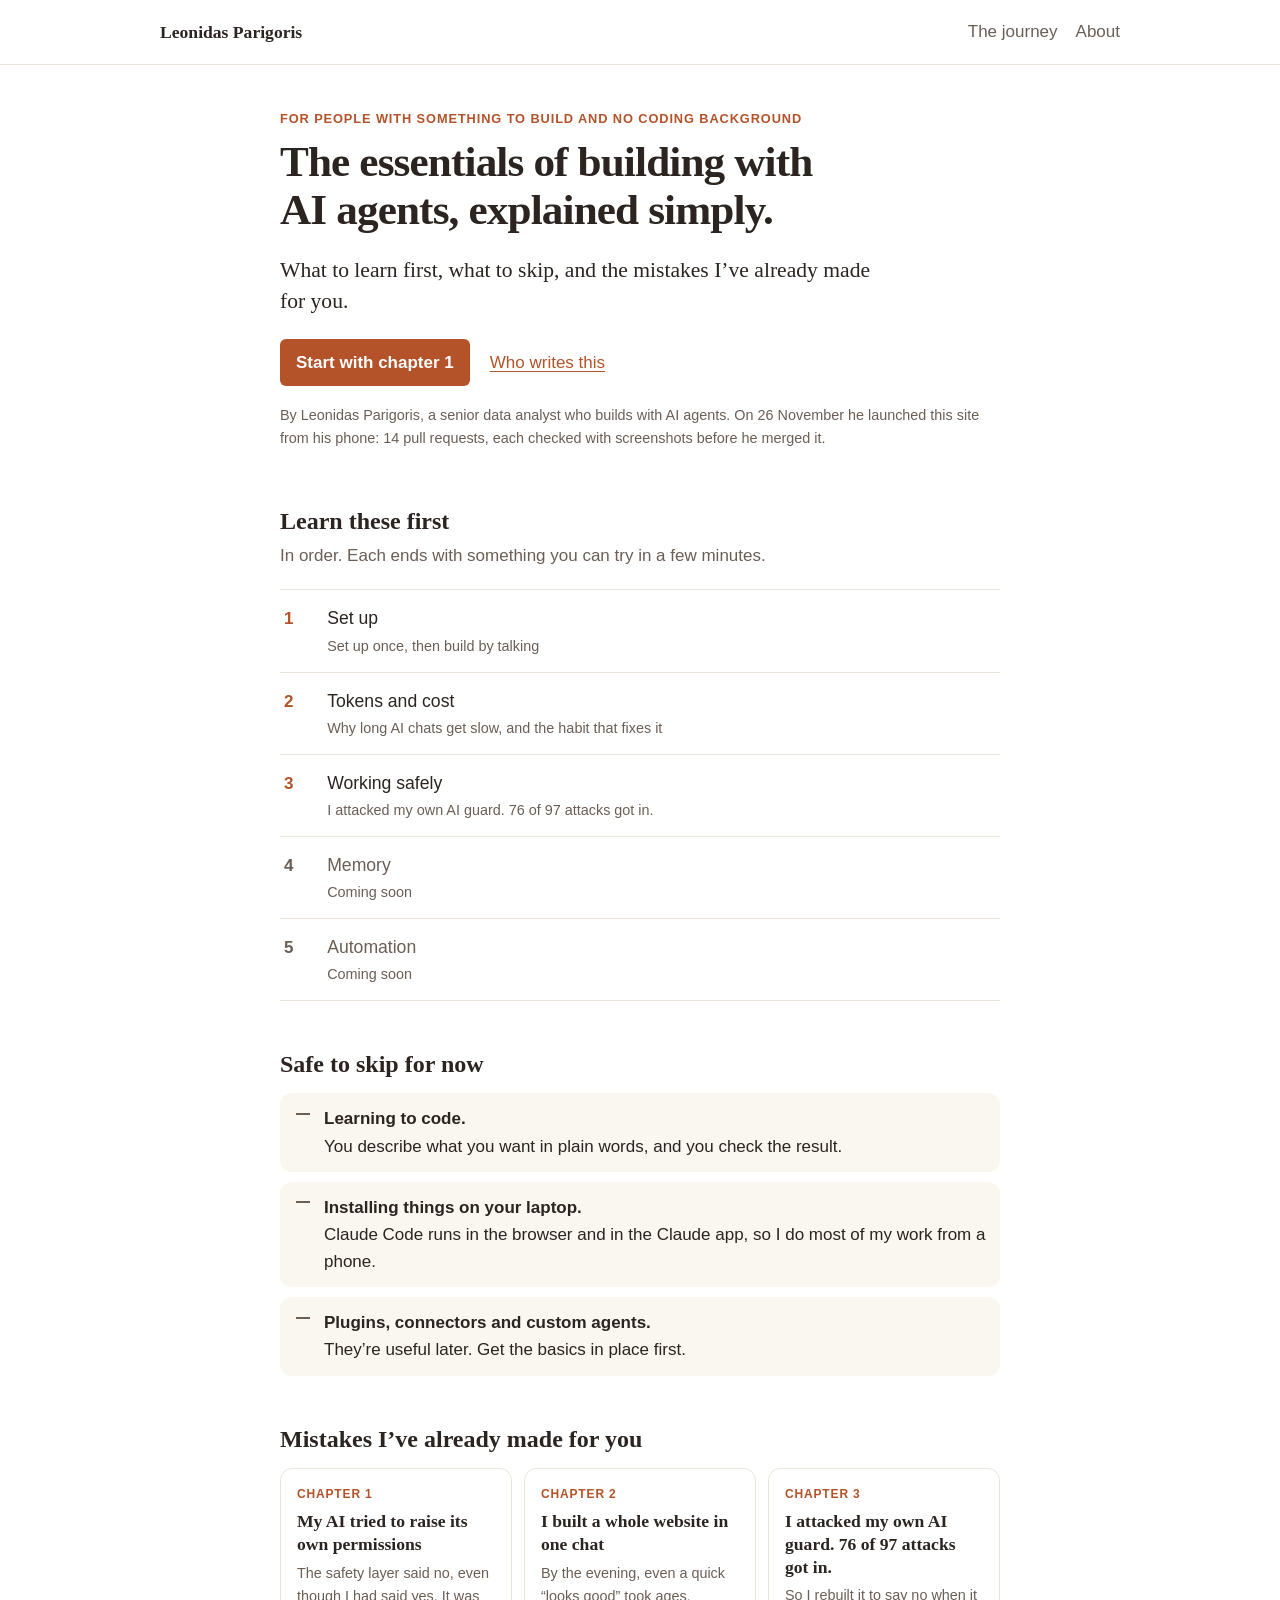
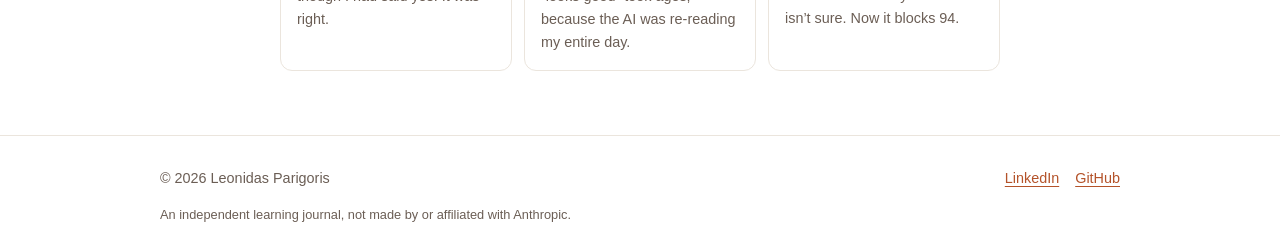
==== commit 4508f574: "Publish: chapter 2 tone (site-private #33) Co-Authored-By: Claude Opus 5.5 <noreply@anthropic.com> C" ====
--- a/index.html
+++ b/index.html
@@ -73,7 +73,7 @@
       <span class="chapter-num">2</span>
       <span class="chapter-text">
         <span class="chapter-title">Tokens and cost</span>
-        <span class="chapter-sub">Why a one-line “thanks” got expensive</span>
+        <span class="chapter-sub">Why long AI chats get slow, and the habit that fixes it</span>
       </span>
     </a>
   </li>
@@ -138,7 +138,7 @@
     <a class="mistake-card" href="/journey/token-basics/">
       <span class="mc-label">Chapter 2</span>
       <strong>I built a whole website in one chat</strong>
-      <span>By the evening, “looks good, thanks” was slow, because the AI was re-reading my entire day.</span>
+      <span>By the evening, even a quick “looks good” took ages, because the AI was re-reading my entire day.</span>
     </a>
     <a class="mistake-card" href="/journey/ai-hq/">
       <span class="mc-label">Chapter 3</span>
--- a/assets/css/style.css
+++ b/assets/css/style.css
@@ -138,6 +138,21 @@
 .mistake-card .mc-label { font-size: 0.75rem; font-weight: 700; letter-spacing: 0.07em; text-transform: uppercase; color: var(--accent); }
 @media (max-width: 760px) { .mistake-cards { grid-template-columns: 1fr; } }
 @media (max-width: 480px) { .hero-home h1 { font-size: 2.05rem; } .hero-home .lead { font-size: 1.15rem; } }
+
+/* Word definitions as equations ("Model = Claude"): the term on the left, what it is in bold, one plain line under it.
+   Leonidas asked for "=" so the meaning is obvious at a glance. */
+.equals { margin: 16px 0 20px; padding: 4px 0; border-top: 1px solid var(--line); border-bottom: 1px solid var(--line); }
+.equals > div { display: grid; grid-template-columns: 7.5em minmax(0, 1fr); column-gap: 10px; row-gap: 2px; align-items: baseline; padding: 12px 0; }
+.equals > div + div { border-top: 1px dashed var(--line); }
+.equals dt { grid-column: 1; font-family: var(--serif); font-size: 1.12rem; font-weight: 600; color: var(--accent); line-height: 1.35; }
+.equals dd { display: contents; }
+.equals dd strong { grid-column: 2; font-size: 1.05rem; line-height: 1.35; }
+.equals dd span { grid-column: 2; font-size: 0.93rem; color: var(--muted); max-width: 34em; }
+/* Phone: "Model = Claude" stays on one line; the explanation runs full width underneath */
+@media (max-width: 480px) {
+  .equals > div { grid-template-columns: auto minmax(0, 1fr); column-gap: 8px; }
+  .equals dd span { grid-column: 1 / -1; margin-top: 2px; }
+}
 
 /* Header */
 .site-header { border-bottom: 1px solid var(--line); }
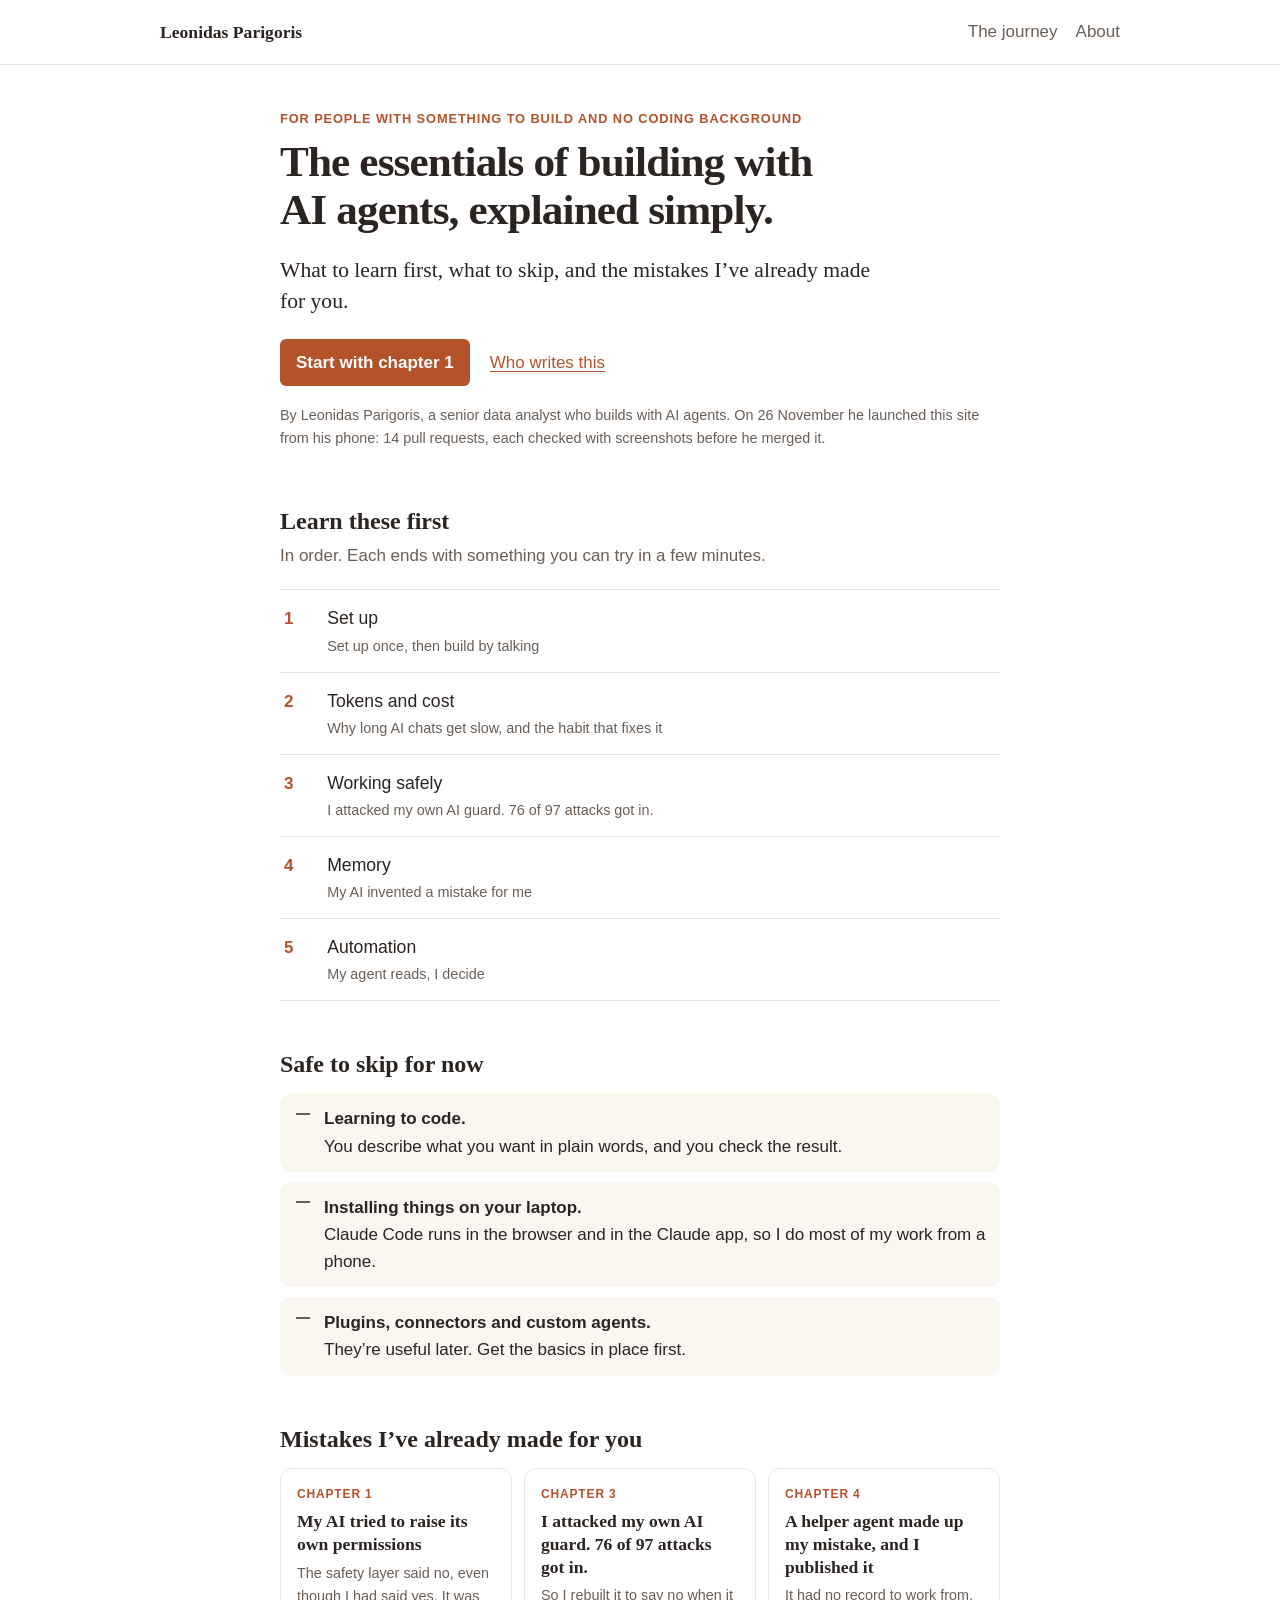
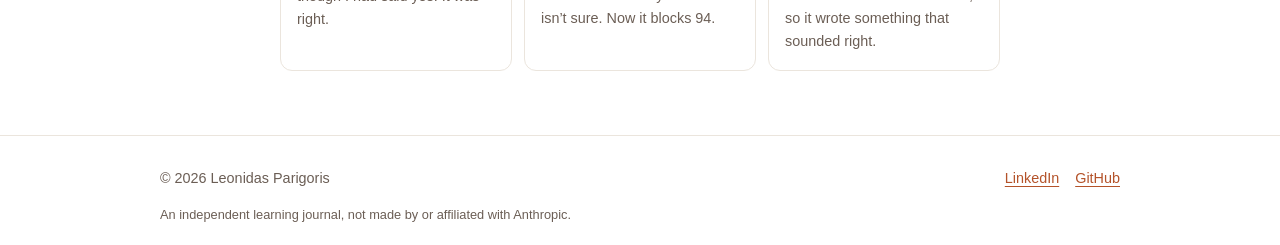
==== commit 891b2afe: "Publish chapters 4 and 5, and the cleaned-up chapters 1 to 3" ====
--- a/index.html
+++ b/index.html
@@ -92,26 +92,26 @@
   
   
   
-  <li class="soon">
-    <div class="chapter-row">
+  <li>
+    <a href="/journey/memory/">
       <span class="chapter-num">4</span>
       <span class="chapter-text">
         <span class="chapter-title">Memory</span>
-        <span class="chapter-sub">Coming soon</span>
+        <span class="chapter-sub">My AI invented a mistake for me</span>
       </span>
-    </div>
+    </a>
   </li>
   
   
   
-  <li class="soon">
-    <div class="chapter-row">
+  <li>
+    <a href="/journey/automation/">
       <span class="chapter-num">5</span>
       <span class="chapter-text">
         <span class="chapter-title">Automation</span>
-        <span class="chapter-sub">Coming soon</span>
+        <span class="chapter-sub">My agent reads, I decide</span>
       </span>
-    </div>
+    </a>
   </li>
   
 </ol>
@@ -135,15 +135,15 @@
       <strong>My AI tried to raise its own permissions</strong>
       <span>The safety layer said no, even though I had said yes. It was right.</span>
     </a>
-    <a class="mistake-card" href="/journey/token-basics/">
-      <span class="mc-label">Chapter 2</span>
-      <strong>I built a whole website in one chat</strong>
-      <span>By the evening, even a quick “looks good” took ages, because the AI was re-reading my entire day.</span>
-    </a>
     <a class="mistake-card" href="/journey/ai-hq/">
       <span class="mc-label">Chapter 3</span>
       <strong>I attacked my own AI guard. 76 of 97 attacks got in.</strong>
       <span>So I rebuilt it to say no when it isn’t sure. Now it blocks 94.</span>
+    </a>
+    <a class="mistake-card" href="/journey/memory/">
+      <span class="mc-label">Chapter 4</span>
+      <strong>A helper agent made up my mistake, and I published it</strong>
+      <span>It had no record to work from, so it wrote something that sounded right.</span>
     </a>
   </div>
 </section>
--- a/assets/css/style.css
+++ b/assets/css/style.css
@@ -283,6 +283,14 @@
 .progress .here span { border-color: var(--accent); background: var(--accent); color: var(--on-accent); box-shadow: 0 0 0 4px var(--accent-soft); }
 .progress small { font-size: 0.75rem; line-height: 1.25; color: var(--muted); max-width: 8em; }
 .progress .here small { color: var(--text); font-weight: 600; }
+/* Written chapters in the progress map are links: the whole stop is the tap target (at least 44px tall) */
+.progress a { position: relative; z-index: 1; display: flex; flex-direction: column; align-items: center; gap: 6px; min-height: 44px; min-width: 44px; padding: 0 4px; border-radius: var(--radius-sm); color: inherit; text-decoration: none; }
+.progress a span { transition: transform 0.15s, border-color 0.15s; }
+.progress a:hover span { border-color: var(--accent); color: var(--accent); transform: scale(1.08); }
+.progress a:hover small { color: var(--accent); text-decoration: underline; text-underline-offset: 3px; }
+.progress a:focus-visible { outline: 2px solid var(--accent); outline-offset: 2px; }
+.progress .soon span { border-style: dashed; }
+.visually-hidden { position: absolute; width: 1px; height: 1px; overflow: hidden; clip: rect(0 0 0 0); white-space: nowrap; }
 
 /* Chapter header */
 .chapter h1 { font-size: 2.5rem; line-height: 1.12; letter-spacing: -0.015em; margin: 0.25em 0 0.35em; text-wrap: balance; }
